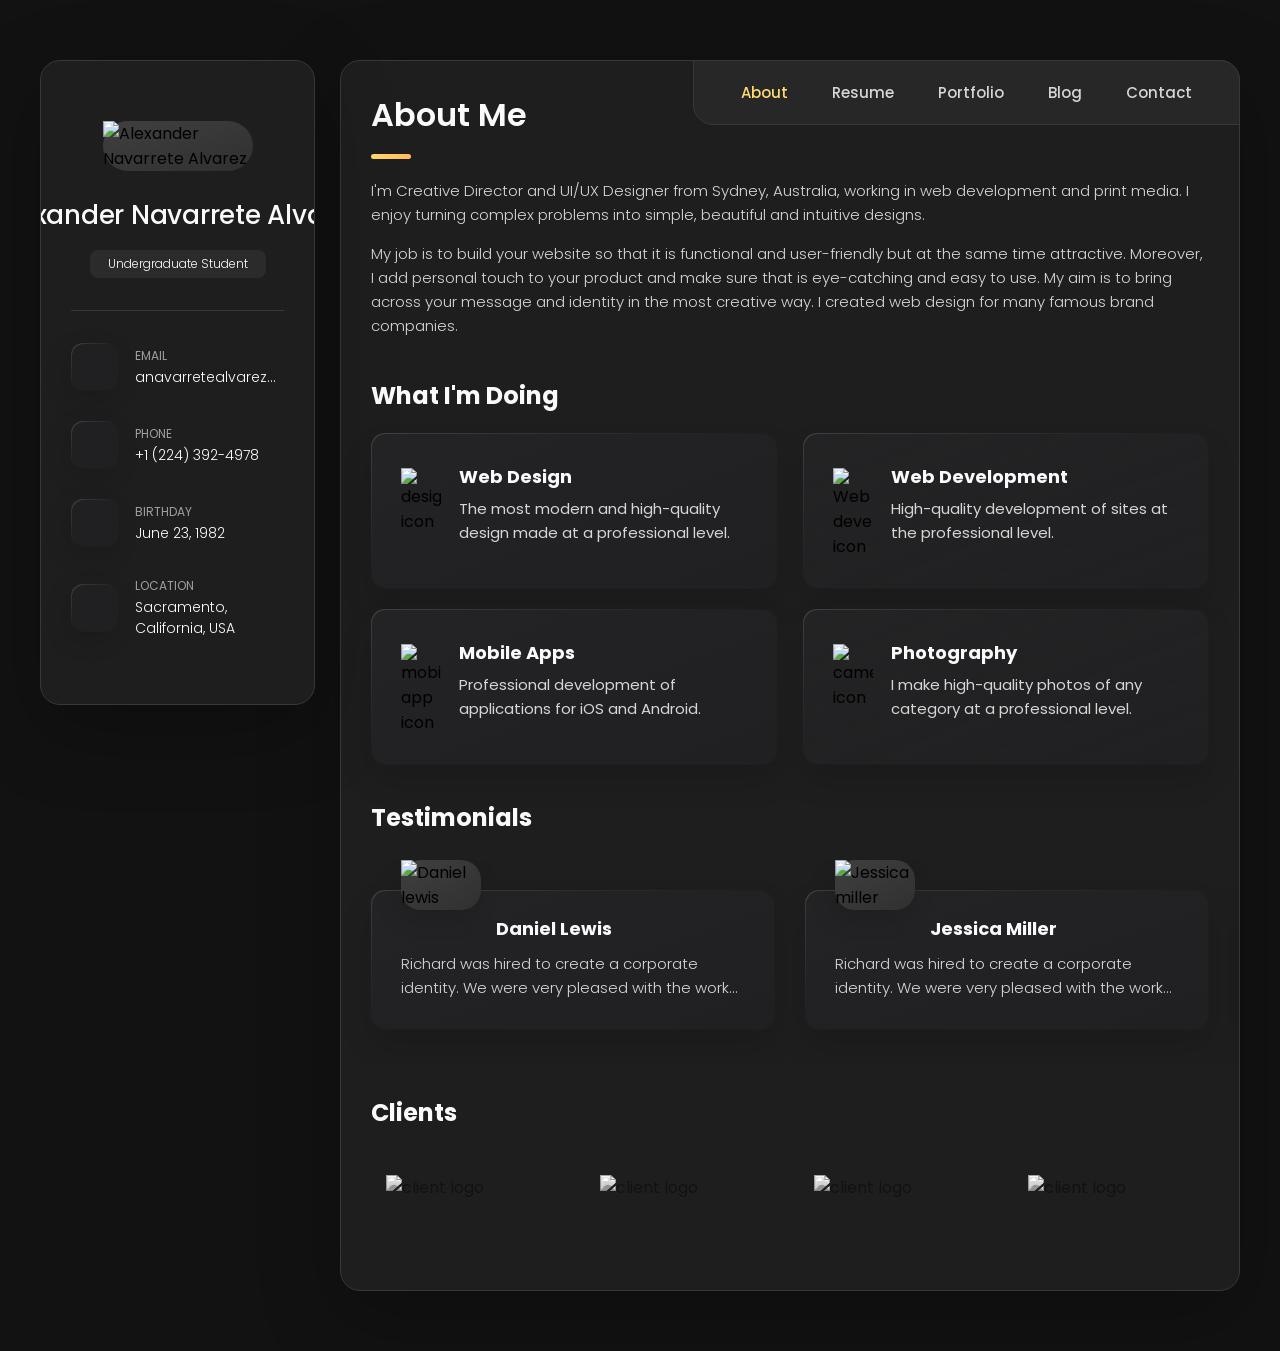
==== index.html @ 4a3c2db2 "Checking js 2" ====
<!DOCTYPE html>
<html lang="en">

<head>
  <meta charset="UTF-8">
  <meta http-equiv="X-UA-Compatible" content="IE=edge">
  <meta name="viewport" content="width=device-width, initial-scale=1.0">
  <title>Alexander Navarrete - Personal Portfolio</title>

  <!--
    - favicon
  -->
  <link rel="shortcut icon" href="./assets/images/logo.ico" type="image/x-icon">

  <!--
    - custom css link
  -->
  <link rel="stylesheet" href="style.css">

  <!--
    - google font link
  -->
  <link rel="preconnect" href="https://fonts.googleapis.com">
  <link rel="preconnect" href="https://fonts.gstatic.com" crossorigin>
  <link href="https://fonts.googleapis.com/css2?family=Poppins:wght@300;400;500;600&display=swap" rel="stylesheet">
</head>

<body>

  <!--
    - #MAIN
  -->

  <main>

    <!--
      - #SIDEBAR
    -->

    <aside class="sidebar" data-sidebar>

      <div class="sidebar-info">

        <figure class="avatar-box">
          <img src="./assets/images/my-avatar.png" alt="Alexander Navarrete Alvarez" width="80">
        </figure>

        <div class="info-content">
          <h1 class="name" title="Alexander Navarrete Alvarez">Alexander Navarrete Alvarez</h1>

          <p class="title">Undergraduate Student</p>
        </div>

        <button class="info_more-btn" data-sidebar-btn>
          <span>Show Contacts</span>

          <ion-icon name="chevron-down"></ion-icon>
        </button>

      </div>

      <div class="sidebar-info_more">

        <div class="separator"></div>

        <ul class="contacts-list">

          <li class="contact-item">

            <div class="icon-box">
              <ion-icon name="mail-outline"></ion-icon>
            </div>

            <div class="contact-info">
              <p class="contact-title">Email</p>

              <a href="mailto:anavarretealvarez@my.dom.edu" class="contact-link">anavarretealvarez@my.dom.edu</a>
            </div>

          </li>

          <li class="contact-item">

            <div class="icon-box">
              <ion-icon name="phone-portrait-outline"></ion-icon>
            </div>

            <div class="contact-info">
              <p class="contact-title">Phone</p>

              <a href="tel:+12243924978" class="contact-link">+1 (224) 392-4978</a>
            </div>

          </li>

          <li class="contact-item">

            <div class="icon-box">
              <ion-icon name="calendar-outline"></ion-icon>
            </div>

            <div class="contact-info">
              <p class="contact-title">Birthday</p>

              <time datetime="1982-06-23">June 23, 1982</time>
            </div>

          </li>

          <li class="contact-item">

            <div class="icon-box">
              <ion-icon name="location-outline"></ion-icon>
            </div>

            <div class="contact-info">
              <p class="contact-title">Location</p>

              <address>Sacramento, California, USA</address>
            </div>

          </li>

        </ul>

        <div class="separator"></div>

        <ul class="social-list">

          <li class="social-item">
            <a href="#" class="social-link">
              <ion-icon name="logo-facebook"></ion-icon>
            </a>
          </li>

          <li class="social-item">
            <a href="#" class="social-link">
              <ion-icon name="logo-twitter"></ion-icon>
            </a>
          </li>

          <li class="social-item">
            <a href="#" class="social-link">
              <ion-icon name="logo-instagram"></ion-icon>
            </a>
          </li>

        </ul>

      </div>

    </aside>





    <!--
      - #main-content
    -->

    <div class="main-content">

      <!--
        - #NAVBAR
      -->

      <nav class="navbar">

        <ul class="navbar-list">

          <li class="navbar-item">
            <button class="navbar-link  active" data-nav-link>About</button>
          </li>

          <li class="navbar-item">
            <button class="navbar-link" data-nav-link>Resume</button>
          </li>

          <li class="navbar-item">
            <button class="navbar-link" data-nav-link>Portfolio</button>
          </li>

          <li class="navbar-item">
            <button class="navbar-link" data-nav-link>Blog</button>
          </li>

          <li class="navbar-item">
            <button class="navbar-link" data-nav-link>Contact</button>
          </li>

        </ul>

      </nav>





      <!--
        - #ABOUT
      -->

      <article class="about  active" data-page="about">

        <header>
          <h2 class="h2 article-title">About me</h2>
        </header>

        <section class="about-text">
          <p>
            I'm Creative Director and UI/UX Designer from Sydney, Australia, working in web development and print media.
            I enjoy
            turning complex problems into simple, beautiful and intuitive designs.
          </p>

          <p>
            My job is to build your website so that it is functional and user-friendly but at the same time attractive.
            Moreover, I
            add personal touch to your product and make sure that is eye-catching and easy to use. My aim is to bring
            across your
            message and identity in the most creative way. I created web design for many famous brand companies.
          </p>
        </section>


        <!--
          - service
        -->

        <section class="service">

          <h3 class="h3 service-title">What i'm doing</h3>

          <ul class="service-list">

            <li class="service-item">

              <div class="service-icon-box">
                <img src="./assets/images/icon-design.svg
                " alt="design icon" width="40">
              </div>

              <div class="service-content-box">
                <h4 class="h4 service-item-title">Web design</h4>

                <p class="service-item-text">
                  The most modern and high-quality design made at a professional level.
                </p>
              </div>

            </li>

            <li class="service-item">

              <div class="service-icon-box">
                <img src="./assets/images/icon-dev.svg" alt="Web development icon" width="40">
              </div>

              <div class="service-content-box">
                <h4 class="h4 service-item-title">Web development</h4>

                <p class="service-item-text">
                  High-quality development of sites at the professional level.
                </p>
              </div>

            </li>

            <li class="service-item">

              <div class="service-icon-box">
                <img src="./assets/images/icon-app.svg" alt="mobile app icon" width="40">
              </div>

              <div class="service-content-box">
                <h4 class="h4 service-item-title">Mobile apps</h4>

                <p class="service-item-text">
                  Professional development of applications for iOS and Android.
                </p>
              </div>

            </li>

            <li class="service-item">

              <div class="service-icon-box">
                <img src="./assets/images/icon-photo.svg" alt="camera icon" width="40">
              </div>

              <div class="service-content-box">
                <h4 class="h4 service-item-title">Photography</h4>

                <p class="service-item-text">
                  I make high-quality photos of any category at a professional level.
                </p>
              </div>

            </li>

          </ul>

        </section>


        <!--
          - testimonials
        -->

        <section class="testimonials">

          <h3 class="h3 testimonials-title">Testimonials</h3>

          <ul class="testimonials-list has-scrollbar">

            <li class="testimonials-item">
              <div class="content-card" data-testimonials-item>

                <figure class="testimonials-avatar-box">
                  <img src="./assets/images/avatar-1.png" alt="Daniel lewis" width="60" data-testimonials-avatar>
                </figure>

                <h4 class="h4 testimonials-item-title" data-testimonials-title>Daniel lewis</h4>

                <div class="testimonials-text" data-testimonials-text>
                  <p>
                    Richard was hired to create a corporate identity. We were very pleased with the work done. She has a
                    lot of experience
                    and is very concerned about the needs of client. Lorem ipsum dolor sit amet, ullamcous cididt
                    consectetur adipiscing
                    elit, seds do et eiusmod tempor incididunt ut laborels dolore magnarels alia.
                  </p>
                </div>

              </div>
            </li>

            <li class="testimonials-item">
              <div class="content-card" data-testimonials-item>

                <figure class="testimonials-avatar-box">
                  <img src="./assets/images/avatar-2.png" alt="Jessica miller" width="60" data-testimonials-avatar>
                </figure>

                <h4 class="h4 testimonials-item-title" data-testimonials-title>Jessica miller</h4>

                <div class="testimonials-text" data-testimonials-text>
                  <p>
                    Richard was hired to create a corporate identity. We were very pleased with the work done. She has a
                    lot of experience
                    and is very concerned about the needs of client. Lorem ipsum dolor sit amet, ullamcous cididt
                    consectetur adipiscing
                    elit, seds do et eiusmod tempor incididunt ut laborels dolore magnarels alia.
                  </p>
                </div>

              </div>
            </li>

            <li class="testimonials-item">
              <div class="content-card" data-testimonials-item>

                <figure class="testimonials-avatar-box">
                  <img src="./assets/images/avatar-3.png" alt="Emily evans" width="60" data-testimonials-avatar>
                </figure>

                <h4 class="h4 testimonials-item-title" data-testimonials-title>Emily evans</h4>

                <div class="testimonials-text" data-testimonials-text>
                  <p>
                    Richard was hired to create a corporate identity. We were very pleased with the work done. She has a
                    lot of experience
                    and is very concerned about the needs of client. Lorem ipsum dolor sit amet, ullamcous cididt
                    consectetur adipiscing
                    elit, seds do et eiusmod tempor incididunt ut laborels dolore magnarels alia.
                  </p>
                </div>

              </div>
            </li>

            <li class="testimonials-item">
              <div class="content-card" data-testimonials-item>

                <figure class="testimonials-avatar-box">
                  <img src="./assets/images/avatar-4.png" alt="Henry william" width="60" data-testimonials-avatar>
                </figure>

                <h4 class="h4 testimonials-item-title" data-testimonials-title>Henry william</h4>

                <div class="testimonials-text" data-testimonials-text>
                  <p>
                    Richard was hired to create a corporate identity. We were very pleased with the work done. She has a
                    lot of experience
                    and is very concerned about the needs of client. Lorem ipsum dolor sit amet, ullamcous cididt
                    consectetur adipiscing
                    elit, seds do et eiusmod tempor incididunt ut laborels dolore magnarels alia.
                  </p>
                </div>

              </div>
            </li>

          </ul>

        </section>


        <!--
          - testimonials modal
        -->

        <div class="modal-container" data-modal-container>

          <div class="overlay" data-overlay></div>

          <section class="testimonials-modal">

            <button class="modal-close-btn" data-modal-close-btn>
              <ion-icon name="close-outline"></ion-icon>
            </button>

            <div class="modal-img-wrapper">
              <figure class="modal-avatar-box">
                <img src="./assets/images/avatar-1.png" alt="Daniel lewis" width="80" data-modal-img>
              </figure>

              <img src="./assets/images/icon-quote.svg" alt="quote icon">
            </div>

            <div class="modal-content">

              <h4 class="h3 modal-title" data-modal-title>Daniel lewis</h4>

              <time datetime="2021-06-14">14 June, 2021</time>

              <div data-modal-text>
                <p>
                  Richard was hired to create a corporate identity. We were very pleased with the work done. She has a
                  lot of experience
                  and is very concerned about the needs of client. Lorem ipsum dolor sit amet, ullamcous cididt
                  consectetur adipiscing
                  elit, seds do et eiusmod tempor incididunt ut laborels dolore magnarels alia.
                </p>
              </div>

            </div>

          </section>

        </div>


        <!--
          - clients
        -->

        <section class="clients">

          <h3 class="h3 clients-title">Clients</h3>

          <ul class="clients-list has-scrollbar">

            <li class="clients-item">
              <a href="#">
                <img src="./assets/images/logo-1-color.png" alt="client logo">
              </a>
            </li>

            <li class="clients-item">
              <a href="#">
                <img src="./assets/images/logo-2-color.png" alt="client logo">
              </a>
            </li>

            <li class="clients-item">
              <a href="#">
                <img src="./assets/images/logo-3-color.png" alt="client logo">
              </a>
            </li>

            <li class="clients-item">
              <a href="#">
                <img src="./assets/images/logo-4-color.png" alt="client logo">
              </a>
            </li>

            <li class="clients-item">
              <a href="#">
                <img src="./assets/images/logo-5-color.png" alt="client logo">
              </a>
            </li>

            <li class="clients-item">
              <a href="#">
                <img src="./assets/images/logo-6-color.png" alt="client logo">
              </a>
            </li>

          </ul>

        </section>

      </article>





      <!--
        - #RESUME
      -->

      <article class="resume" data-page="resume">

        <header>
          <h2 class="h2 article-title">Resume</h2>
        </header>

        <section class="timeline">

          <div class="title-wrapper">
            <div class="icon-box">
              <ion-icon name="book-outline"></ion-icon>
            </div>

            <h3 class="h3">Education</h3>
          </div>

          <ol class="timeline-list">

            <li class="timeline-item">

              <h4 class="h4 timeline-item-title">University school of the arts</h4>

              <span>2007 — 2008</span>

              <p class="timeline-text">
                Nemo enims ipsam voluptatem, blanditiis praesentium voluptum delenit atque corrupti, quos dolores et
                quas molestias
                exceptur.
              </p>

            </li>

            <li class="timeline-item">

              <h4 class="h4 timeline-item-title">New york academy of art</h4>

              <span>2006 — 2007</span>

              <p class="timeline-text">
                Ratione voluptatem sequi nesciunt, facere quisquams facere menda ossimus, omnis voluptas assumenda est
                omnis..
              </p>

            </li>

            <li class="timeline-item">

              <h4 class="h4 timeline-item-title">High school of art and design</h4>

              <span>2002 — 2004</span>

              <p class="timeline-text">
                Duis aute irure dolor in reprehenderit in voluptate, quila voluptas mag odit aut fugit, sed consequuntur
                magni dolores
                eos.
              </p>

            </li>

          </ol>

        </section>

        <section class="timeline">

          <div class="title-wrapper">
            <div class="icon-box">
              <ion-icon name="book-outline"></ion-icon>
            </div>

            <h3 class="h3">Experience</h3>
          </div>

          <ol class="timeline-list">

            <li class="timeline-item">

              <h4 class="h4 timeline-item-title">Creative director</h4>

              <span>2015 — Present</span>

              <p class="timeline-text">
                Nemo enim ipsam voluptatem blanditiis praesentium voluptum delenit atque corrupti, quos dolores et qvuas
                molestias
                exceptur.
              </p>

            </li>

            <li class="timeline-item">

              <h4 class="h4 timeline-item-title">Art director</h4>

              <span>2013 — 2015</span>

              <p class="timeline-text">
                Nemo enims ipsam voluptatem, blanditiis praesentium voluptum delenit atque corrupti, quos dolores et
                quas molestias
                exceptur.
              </p>

            </li>

            <li class="timeline-item">

              <h4 class="h4 timeline-item-title">Web designer</h4>

              <span>2010 — 2013</span>

              <p class="timeline-text">
                Nemo enims ipsam voluptatem, blanditiis praesentium voluptum delenit atque corrupti, quos dolores et
                quas molestias
                exceptur.
              </p>

            </li>

          </ol>

        </section>

        <section class="skill">

          <h3 class="h3 skills-title">My skills</h3>

          <ul class="skills-list content-card">

            <li class="skills-item">

              <div class="title-wrapper">
                <h5 class="h5">Web design</h5>
                <data value="80">80%</data>
              </div>

              <div class="skill-progress-bg">
                <div class="skill-progress-fill" style="width: 80%;"></div>
              </div>

            </li>

            <li class="skills-item">

              <div class="title-wrapper">
                <h5 class="h5">Graphic design</h5>
                <data value="70">70%</data>
              </div>

              <div class="skill-progress-bg">
                <div class="skill-progress-fill" style="width: 70%;"></div>
              </div>

            </li>

            <li class="skills-item">

              <div class="title-wrapper">
                <h5 class="h5">Branding</h5>
                <data value="90">90%</data>
              </div>

              <div class="skill-progress-bg">
                <div class="skill-progress-fill" style="width: 90%;"></div>
              </div>

            </li>

            <li class="skills-item">

              <div class="title-wrapper">
                <h5 class="h5">WordPress</h5>
                <data value="50">50%</data>
              </div>

              <div class="skill-progress-bg">
                <div class="skill-progress-fill" style="width: 50%;"></div>
              </div>

            </li>

          </ul>

        </section>

      </article>





      <!--
        - #PORTFOLIO
      -->

      <article class="portfolio" data-page="portfolio">

        <header>
          <h2 class="h2 article-title">Portfolio</h2>
        </header>

        <section class="projects">

          <ul class="filter-list">

            <li class="filter-item">
              <button class="active" data-filter-btn>All</button>
            </li>

            <li class="filter-item">
              <button data-filter-btn>Web design</button>
            </li>

            <li class="filter-item">
              <button data-filter-btn>Applications</button>
            </li>

            <li class="filter-item">
              <button data-filter-btn>Web development</button>
            </li>

          </ul>

          <div class="filter-select-box">

            <button class="filter-select" data-select>

              <div class="select-value" data-selecct-value>Select category</div>

              <div class="select-icon">
                <ion-icon name="chevron-down"></ion-icon>
              </div>

            </button>

            <ul class="select-list">

              <li class="select-item">
                <button data-select-item>All</button>
              </li>

              <li class="select-item">
                <button data-select-item>Web design</button>
              </li>

              <li class="select-item">
                <button data-select-item>Applications</button>
              </li>

              <li class="select-item">
                <button data-select-item>Web development</button>
              </li>

            </ul>

          </div>

          <ul class="project-list">

            <li class="project-item  active" data-filter-item data-category="web development">
              <a href="#">

                <figure class="project-img">
                  <div class="project-item-icon-box">
                    <ion-icon name="eye-outline"></ion-icon>
                  </div>

                  <img src="./assets/images/project-1.jpg" alt="finance" loading="lazy">
                </figure>

                <h3 class="project-title">Finance</h3>

                <p class="project-category">Web development</p>

              </a>
            </li>

            <li class="project-item  active" data-filter-item data-category="web development">
              <a href="#">

                <figure class="project-img">
                  <div class="project-item-icon-box">
                    <ion-icon name="eye-outline"></ion-icon>
                  </div>

                  <img src="./assets/images/project-2.png" alt="orizon" loading="lazy">
                </figure>

                <h3 class="project-title">Orizon</h3>

                <p class="project-category">Web development</p>

              </a>
            </li>

            <li class="project-item  active" data-filter-item data-category="web design">
              <a href="#">

                <figure class="project-img">
                  <div class="project-item-icon-box">
                    <ion-icon name="eye-outline"></ion-icon>
                  </div>

                  <img src="./assets/images/project-3.jpg" alt="fundo" loading="lazy">
                </figure>

                <h3 class="project-title">Fundo</h3>

                <p class="project-category">Web design</p>

              </a>
            </li>

            <li class="project-item  active" data-filter-item data-category="applications">
              <a href="#">

                <figure class="project-img">
                  <div class="project-item-icon-box">
                    <ion-icon name="eye-outline"></ion-icon>
                  </div>

                  <img src="./assets/images/project-4.png" alt="brawlhalla" loading="lazy">
                </figure>

                <h3 class="project-title">Brawlhalla</h3>

                <p class="project-category">Applications</p>

              </a>
            </li>

            <li class="project-item  active" data-filter-item data-category="web design">
              <a href="#">

                <figure class="project-img">
                  <div class="project-item-icon-box">
                    <ion-icon name="eye-outline"></ion-icon>
                  </div>

                  <img src="./assets/images/project-5.png" alt="dsm." loading="lazy">
                </figure>

                <h3 class="project-title">DSM.</h3>

                <p class="project-category">Web design</p>

              </a>
            </li>

            <li class="project-item  active" data-filter-item data-category="web design">
              <a href="#">

                <figure class="project-img">
                  <div class="project-item-icon-box">
                    <ion-icon name="eye-outline"></ion-icon>
                  </div>

                  <img src="./assets/images/project-6.png" alt="metaspark" loading="lazy">
                </figure>

                <h3 class="project-title">MetaSpark</h3>

                <p class="project-category">Web design</p>

              </a>
            </li>

            <li class="project-item  active" data-filter-item data-category="web development">
              <a href="#">

                <figure class="project-img">
                  <div class="project-item-icon-box">
                    <ion-icon name="eye-outline"></ion-icon>
                  </div>

                  <img src="./assets/images/project-7.png" alt="summary" loading="lazy">
                </figure>

                <h3 class="project-title">Summary</h3>

                <p class="project-category">Web development</p>

              </a>
            </li>

            <li class="project-item  active" data-filter-item data-category="applications">
              <a href="#">

                <figure class="project-img">
                  <div class="project-item-icon-box">
                    <ion-icon name="eye-outline"></ion-icon>
                  </div>

                  <img src="./assets/images/project-8.jpg" alt="task manager" loading="lazy">
                </figure>

                <h3 class="project-title">Task Manager</h3>

                <p class="project-category">Applications</p>

              </a>
            </li>

            <li class="project-item  active" data-filter-item data-category="web development">
              <a href="#">

                <figure class="project-img">
                  <div class="project-item-icon-box">
                    <ion-icon name="eye-outline"></ion-icon>
                  </div>

                  <img src="./assets/images/project-9.png" alt="arrival" loading="lazy">
                </figure>

                <h3 class="project-title">Arrival</h3>

                <p class="project-category">Web development</p>

              </a>
            </li>

          </ul>

        </section>

      </article>





      <!--
        - #BLOG
      -->

      <article class="blog" data-page="blog">

        <header>
          <h2 class="h2 article-title">Blog</h2>
        </header>

        <section class="blog-posts">

          <ul class="blog-posts-list">

            <li class="blog-post-item">
              <a href="#">

                <figure class="blog-banner-box">
                  <img src="./assets/images/blog-1.jpg" alt="Design conferences in 2022" loading="lazy">
                </figure>

                <div class="blog-content">

                  <div class="blog-meta">
                    <p class="blog-category">Design</p>

                    <span class="dot"></span>

                    <time datetime="2022-02-23">Fab 23, 2022</time>
                  </div>

                  <h3 class="h3 blog-item-title">Design conferences in 2022</h3>

                  <p class="blog-text">
                    Veritatis et quasi architecto beatae vitae dicta sunt, explicabo.
                  </p>

                </div>

              </a>
            </li>

            <li class="blog-post-item">
              <a href="#">

                <figure class="blog-banner-box">
                  <img src="./assets/images/blog-2.jpg" alt="Best fonts every designer" loading="lazy">
                </figure>

                <div class="blog-content">

                  <div class="blog-meta">
                    <p class="blog-category">Design</p>

                    <span class="dot"></span>

                    <time datetime="2022-02-23">Fab 23, 2022</time>
                  </div>

                  <h3 class="h3 blog-item-title">Best fonts every designer</h3>

                  <p class="blog-text">
                    Sed ut perspiciatis, nam libero tempore, cum soluta nobis est eligendi.
                  </p>

                </div>

              </a>
            </li>

            <li class="blog-post-item">
              <a href="#">

                <figure class="blog-banner-box">
                  <img src="./assets/images/blog-3.jpg" alt="Design digest #80" loading="lazy">
                </figure>

                <div class="blog-content">

                  <div class="blog-meta">
                    <p class="blog-category">Design</p>

                    <span class="dot"></span>

                    <time datetime="2022-02-23">Fab 23, 2022</time>
                  </div>

                  <h3 class="h3 blog-item-title">Design digest #80</h3>

                  <p class="blog-text">
                    Excepteur sint occaecat cupidatat no proident, quis nostrum exercitationem ullam corporis suscipit.
                  </p>

                </div>

              </a>
            </li>

            <li class="blog-post-item">
              <a href="#">

                <figure class="blog-banner-box">
                  <img src="./assets/images/blog-4.jpg" alt="UI interactions of the week" loading="lazy">
                </figure>

                <div class="blog-content">

                  <div class="blog-meta">
                    <p class="blog-category">Design</p>

                    <span class="dot"></span>

                    <time datetime="2022-02-23">Fab 23, 2022</time>
                  </div>

                  <h3 class="h3 blog-item-title">UI interactions of the week</h3>

                  <p class="blog-text">
                    Enim ad minim veniam, consectetur adipiscing elit, quis nostrud exercitation ullamco laboris nisi.
                  </p>

                </div>

              </a>
            </li>

            <li class="blog-post-item">
              <a href="#">

                <figure class="blog-banner-box">
                  <img src="./assets/images/blog-5.jpg" alt="The forgotten art of spacing" loading="lazy">
                </figure>

                <div class="blog-content">

                  <div class="blog-meta">
                    <p class="blog-category">Design</p>

                    <span class="dot"></span>

                    <time datetime="2022-02-23">Fab 23, 2022</time>
                  </div>

                  <h3 class="h3 blog-item-title">The forgotten art of spacing</h3>

                  <p class="blog-text">
                    Maxime placeat, sed do eiusmod tempor incididunt ut labore et dolore magna aliqua.
                  </p>

                </div>

              </a>
            </li>

            <li class="blog-post-item">
              <a href="#">

                <figure class="blog-banner-box">
                  <img src="./assets/images/blog-6.jpg" alt="Design digest #79" loading="lazy">
                </figure>

                <div class="blog-content">

                  <div class="blog-meta">
                    <p class="blog-category">Design</p>

                    <span class="dot"></span>

                    <time datetime="2022-02-23">Fab 23, 2022</time>
                  </div>

                  <h3 class="h3 blog-item-title">Design digest #79</h3>

                  <p class="blog-text">
                    Optio cumque nihil impedit uo minus quod maxime placeat, velit esse cillum.
                  </p>

                </div>

              </a>
            </li>

          </ul>

        </section>

      </article>





      <!--
        - #CONTACT
      -->

      <article class="contact" data-page="contact">

        <header>
          <h2 class="h2 article-title">Contact</h2>
        </header>

        <section class="mapbox" data-mapbox>
          <figure>
            <iframe
              src="https://www.google.com/maps/embed?pb=!1m18!1m12!1m3!1d199666.5651251294!2d-121.58334177520186!3d38.56165006739519!2m3!1f0!2f0!3f0!3m2!1i1024!2i768!4f13.1!3m3!1m2!1s0x809ac672b28397f9%3A0x921f6aaa74197fdb!2sSacramento%2C%20CA%2C%20USA!5e0!3m2!1sen!2sbd!4v1647608789441!5m2!1sen!2sbd"
              width="400" height="300" loading="lazy"></iframe>
          </figure>
        </section>

        <section class="contact-form">

          <h3 class="h3 form-title">Contact Form</h3>

          <form action="#" class="form" data-form>

            <div class="input-wrapper">
              <input type="text" name="fullname" class="form-input" placeholder="Full name" required data-form-input>

              <input type="email" name="email" class="form-input" placeholder="Email address" required data-form-input>
            </div>

            <textarea name="message" class="form-input" placeholder="Your Message" required data-form-input></textarea>

            <button class="form-btn" type="submit" disabled data-form-btn>
              <ion-icon name="paper-plane"></ion-icon>
              <span>Send Message</span>
            </button>

          </form>

        </section>

      </article>

    </div>

  </main>






  <!--
    - custom js link
  -->
  <script src="script.js"></script>

  <!--
    - ionicon link
  -->
  <script type="module" src="https://unpkg.com/ionicons@5.5.2/dist/ionicons/ionicons.esm.js"></script>
  <script nomodule src="https://unpkg.com/ionicons@5.5.2/dist/ionicons/ionicons.js"></script>

</body>

</html>
---- style.css ----
/*-----------------------------------*\
  #style.css
\*-----------------------------------*/


/**
 * copyright 2022 @codewithsadee
 */





/*-----------------------------------*\
  #CUSTOM PROPERTY
\*-----------------------------------*/

:root {

    /**
     * colors
     */
  
    /* gradient */
  
    --bg-gradient-onyx: linear-gradient(
      to bottom right, 
      hsl(240, 1%, 25%) 3%, 
      hsl(0, 0%, 19%) 97%
    );
    --bg-gradient-jet: linear-gradient(
      to bottom right, 
      hsla(240, 1%, 18%, 0.251) 0%, 
      hsla(240, 2%, 11%, 0) 100%
    ), hsl(240, 2%, 13%);
    --bg-gradient-yellow-1: linear-gradient(
      to bottom right, 
      hsl(45, 100%, 71%) 0%, 
      hsla(36, 100%, 69%, 0) 50%
    );
    --bg-gradient-yellow-2: linear-gradient(
      135deg, 
      hsla(45, 100%, 71%, 0.251) 0%, 
      hsla(35, 100%, 68%, 0) 59.86%
    ), hsl(240, 2%, 13%);
    --border-gradient-onyx: linear-gradient(
      to bottom right, 
      hsl(0, 0%, 25%) 0%, 
      hsla(0, 0%, 25%, 0) 50%
    );
    --text-gradient-yellow: linear-gradient(
      to right, 
      hsl(45, 100%, 72%), 
      hsl(35, 100%, 68%)
    );
  
    /* solid */
  
    --jet: hsl(0, 0%, 22%);
    --onyx: hsl(240, 1%, 17%);
    --eerie-black-1: hsl(240, 2%, 13%);
    --eerie-black-2: hsl(240, 2%, 12%);
    --smoky-black: hsl(0, 0%, 7%);
    --white-1: hsl(0, 0%, 100%);
    --white-2: hsl(0, 0%, 98%);
    --orange-yellow-crayola: hsl(45, 100%, 72%);
    --vegas-gold: hsl(45, 54%, 58%);
    --light-gray: hsl(0, 0%, 84%);
    --light-gray-70: hsla(0, 0%, 84%, 0.7);
    --bittersweet-shimmer: hsl(0, 43%, 51%);
  
    /**
     * typography
     */
  
    /* font-family */
    --ff-poppins: 'Poppins', sans-serif;
  
    /* font-size */
    --fs-1: 24px;
    --fs-2: 18px;
    --fs-3: 17px;
    --fs-4: 16px;
    --fs-5: 15px;
    --fs-6: 14px;
    --fs-7: 13px;
    --fs-8: 11px;
  
    /* font-weight */
    --fw-300: 300;
    --fw-400: 400;
    --fw-500: 500;
    --fw-600: 600;
  
    /**
     * shadow
     */
    
    --shadow-1: -4px 8px 24px hsla(0, 0%, 0%, 0.25);
    --shadow-2: 0 16px 30px hsla(0, 0%, 0%, 0.25);
    --shadow-3: 0 16px 40px hsla(0, 0%, 0%, 0.25);
    --shadow-4: 0 25px 50px hsla(0, 0%, 0%, 0.15);
    --shadow-5: 0 24px 80px hsla(0, 0%, 0%, 0.25);
  
    /**
     * transition
     */
  
    --transition-1: 0.25s ease;
    --transition-2: 0.5s ease-in-out;
  
  }
  
  
  
  
  
  /*-----------------------------------*\
    #RESET
  \*-----------------------------------*/
  
  *, *::before, *::after {
    margin: 0;
    padding: 0;
    box-sizing: border-box;
  }
  
  a { text-decoration: none; }
  
  li { list-style: none; }
  
  img, ion-icon, a, button, time, span { display: block; }
  
  button {
    font: inherit;
    background: none;
    border: none;
    text-align: left;
    cursor: pointer;
  }
  
  input, textarea {
    display: block;
    width: 100%;
    background: none;
    font: inherit;
  }
  
  ::selection {
    background: var(--orange-yellow-crayola);
    color: var(--smoky-black);
  }
  
  :focus { outline-color: var(--orange-yellow-crayola); }
  
  html { font-family: var(--ff-poppins); }
  
  body { background: var(--smoky-black); }
  
  
  
  
  
  /*-----------------------------------*\
    #REUSED STYLE
  \*-----------------------------------*/
  
  .sidebar,
  article {
    background: var(--eerie-black-2);
    border: 1px solid var(--jet);
    border-radius: 20px;
    padding: 15px;
    box-shadow: var(--shadow-1);
    z-index: 1;
  }
  
  .separator {
    width: 100%;
    height: 1px;
    background: var(--jet);
    margin: 16px 0;
  }
  
  .icon-box {
    position: relative;
    background: var(--border-gradient-onyx);
    width: 30px;
    height: 30px;
    border-radius: 8px;
    display: flex;
    justify-content: center;
    align-items: center;
    font-size: 16px;
    color: var(--orange-yellow-crayola);
    box-shadow: var(--shadow-1);
    z-index: 1;
  }
  
  .icon-box::before {
    content: "";
    position: absolute;
    inset: 1px;
    background: var(--eerie-black-1);
    border-radius: inherit;
    z-index: -1;
  }
  
  .icon-box ion-icon { --ionicon-stroke-width: 35px; }
  
  article { display: none; }
  
  article.active {
    display: block;
    animation: fade 0.5s ease backwards;
  }
  
  @keyframes fade {
    0% { opacity: 0; }
    100% { opacity: 1; }
  }
  
  .h2,
  .h3,
  .h4,
  .h5 {
    color: var(--white-2);
    text-transform: capitalize;
  }
  
  .h2 { font-size: var(--fs-1); }
  
  .h3 { font-size: var(--fs-2); }
  
  .h4 { font-size: var(--fs-4); }
  
  .h5 {
    font-size: var(--fs-7);
    font-weight: var(--fw-500);
  }
  
  .article-title {
    position: relative;
    padding-bottom: 7px;
  }
  
  .article-title::after {
    content: "";
    position: absolute;
    bottom: 0;
    left: 0;
    width: 30px;
    height: 3px;
    background: var(--text-gradient-yellow);
    border-radius: 3px;
  }
  
  .has-scrollbar::-webkit-scrollbar {
    width: 5px; /* for vertical scrollbar */
    height: 5px; /* for horizontal scrollbar */
  }
  
  .has-scrollbar::-webkit-scrollbar-track {
    background: var(--onyx);
    border-radius: 5px;
  }
  
  .has-scrollbar::-webkit-scrollbar-thumb {
    background: var(--orange-yellow-crayola);
    border-radius: 5px;
  }
  
  .has-scrollbar::-webkit-scrollbar-button { width: 20px; }
  
  .content-card {
    position: relative;
    background: var(--border-gradient-onyx);
    padding: 15px;
    padding-top: 45px;
    border-radius: 14px;
    box-shadow: var(--shadow-2);
    cursor: pointer;
    z-index: 1;
  }
  
  .content-card::before {
    content: "";
    position: absolute;
    inset: 1px;
    background: var(--bg-gradient-jet);
    border-radius: inherit;
    z-index: -1;
  }
  
  
  
  
  
  /*-----------------------------------*\
    #MAIN
  \*-----------------------------------*/
  
  main {
    margin: 15px 12px;
    margin-bottom: 75px;
    min-width: 259px;
  }
  
  
  
  
  
  /*-----------------------------------*\
    #SIDEBAR
  \*-----------------------------------*/
  
  .sidebar {
    margin-bottom: 15px;
    max-height: 112px;
    overflow: hidden;
    transition: var(--transition-2);
  }
  
  .sidebar.active { max-height: 405px; }
  
  .sidebar-info {
    position: relative;
    display: flex;
    justify-content: flex-start;
    align-items: center;
    gap: 15px;
  }
  
  .avatar-box {
    background: var(--bg-gradient-onyx);
    border-radius: 20px;
  }
  
  .info-content .name {
    color: var(--white-2);
    font-size: var(--fs-3);
    font-weight: var(--fw-500);
    letter-spacing: -0.25px;
    margin-bottom: 10px;
  }
  
  .info-content .title {
    color: var(--white-1);
    background: var(--onyx);
    font-size: var(--fs-8);
    font-weight: var(--fw-300);
    width: max-content;
    padding: 3px 12px;
    border-radius: 8px;
  }
  
  .info_more-btn {
    position: absolute;
    top: -15px;
    right: -15px;
    border-radius: 0 15px;
    font-size: 13px;
    color: var(--orange-yellow-crayola);
    background: var(--border-gradient-onyx);
    padding: 10px;
    box-shadow: var(--shadow-2);
    transition: var(--transition-1);
    z-index: 1;
  }
  
  .info_more-btn::before {
    content: "";
    position: absolute;
    inset: 1px;
    border-radius: inherit;
    background: var(--bg-gradient-jet);
    transition: var(--transition-1);
    z-index: -1;
  }
  
  .info_more-btn:hover,
  .info_more-btn:focus { background: var(--bg-gradient-yellow-1); }
  
  .info_more-btn:hover::before,
  .info_more-btn:focus::before { background: var(--bg-gradient-yellow-2); }
  
  .info_more-btn span { display: none; }
  
  .sidebar-info_more {
    opacity: 0;
    visibility: hidden;
    transition: var(--transition-2);
  }
  
  .sidebar.active .sidebar-info_more {
    opacity: 1;
    visibility: visible;
  }
  
  .contacts-list {
    display: grid;
    grid-template-columns: 1fr;
    gap: 16px;
  }
  
  .contact-item {
    min-width: 100%;
    display: flex;
    align-items: center;
    gap: 16px;
  }
  
  .contact-info {
    max-width: calc(100% - 46px);
    width: calc(100% - 46px);
  }
  
  .contact-title {
    color: var(--light-gray-70);
    font-size: var(--fs-8);
    text-transform: uppercase;
    margin-bottom: 2px;
  }
  
  .contact-info :is(.contact-link, time, address) {
    color: var(--white-2);
    font-size: var(--fs-7);
  }
  
  .contact-info address { font-style: normal; }
  
  .social-list {
    display: flex;
    justify-content: flex-start;
    align-items: center;
    gap: 15px;
    padding-bottom: 4px;
    padding-left: 7px;
  }
  
  .social-item .social-link {
    color: var(--light-gray-70);
    font-size: 18px;
  }
  
  
  .social-item .social-link:hover { color: var(--light-gray); }
  
  
  
  
  
  /*-----------------------------------*\
    #NAVBAR
  \*-----------------------------------*/
  
  .navbar {
    position: fixed;
    bottom: 0;
    left: 0;
    width: 100%;
    background: hsla(240, 1%, 17%, 0.75);
    backdrop-filter: blur(10px);
    border: 1px solid var(--jet);
    border-radius: 12px 12px 0 0;
    box-shadow: var(--shadow-2);
    z-index: 5;
  }
  
  .navbar-list {
    display: flex;
    flex-wrap: wrap;
    justify-content: center;
    align-items: center;
    padding: 0 10px;
  }
  
  .navbar-link {
    color: var(--light-gray);
    font-size: var(--fs-8);
    padding: 20px 7px;
    transition: color var(--transition-1);
  }
  
  .navbar-link:hover,
  .navbar-link:focus { color: var(--light-gray-70); }
  
  .navbar-link.active { color: var(--orange-yellow-crayola); }
  
  
  
  
  
  /*-----------------------------------*\
    #ABOUT
  \*-----------------------------------*/
  
  .about .article-title { margin-bottom: 15px; }
  
  .about-text {
    color: var(--light-gray);
    font-size: var(--fs-6);
    font-weight: var(--fw-300);
    line-height: 1.6;
  }
  
  .about-text p { margin-bottom: 15px; }
  
  
  
  /**
   * #service 
   */
  
  .service { margin-bottom: 35px; }
  
  .service-title { margin-bottom: 20px; }
  
  .service-list {
    display: grid;
    grid-template-columns: 1fr;
    gap: 20px;
  }
  
  .service-item {
    position: relative;
    background: var(--border-gradient-onyx);
    padding: 20px;
    border-radius: 14px;
    box-shadow: var(--shadow-2);
    z-index: 1;
  }
  
  .service-item::before {
    content: "";
    position: absolute;
    inset: 1px;
    background: var(--bg-gradient-jet);
    border-radius: inherit;
    z-index: -1;
  }
  
  .service-icon-box { margin-bottom: 10px; }
  
  .service-icon-box img { margin: auto; }
  
  .service-content-box { text-align: center; }
  
  .service-item-title { margin-bottom: 7px; }
  
  .service-item-text {
    color: var(--light-gray);
    font-size: var(--fs-6);
    font-weight: var(--fw-3);
    line-height: 1.6;
  }
  
  
  /**
   * #testimonials 
   */
  
  .testimonials { margin-bottom: 30px; }
  
  .testimonials-title { margin-bottom: 20px; }
  
  .testimonials-list {
    display: flex;
    justify-content: flex-start;
    align-items: flex-start;
    gap: 15px;
    margin: 0 -15px;
    padding: 25px 15px;
    padding-bottom: 35px;
    overflow-x: auto;
    scroll-behavior: smooth;
    overscroll-behavior-inline: contain;
    scroll-snap-type: inline mandatory;
  }
  
  .testimonials-item {
    min-width: 100%;
    scroll-snap-align: center;
  }
  
  .testimonials-avatar-box {
    position: absolute;
    top: 0;
    left: 0;
    transform: translate(15px, -25px);
    background: var(--bg-gradient-onyx);
    border-radius: 14px;
    box-shadow: var(--shadow-1);
  }
  
  .testimonials-item-title { margin-bottom: 7px; }
  
  .testimonials-text {
    color: var(--light-gray);
    font-size: var(--fs-6);
    font-weight: var(--fw-300);
    line-height: 1.6;
    display: -webkit-box;
    line-clamp: 4;
    -webkit-line-clamp: 4;
    -webkit-box-orient: vertical;
    overflow: hidden;
  }
  
  
  /**
   * #testimonials-modal
   */
  
  .modal-container {
    position: fixed;
    top: 0;
    left: 0;
    width: 100%;
    height: 100%;
    display: flex;
    justify-content: center;
    align-items: center;
    overflow-y: auto;
    overscroll-behavior: contain;
    z-index: 20;
    pointer-events: none;
    visibility: hidden;
  }
  
  .modal-container::-webkit-scrollbar { display: none; }
  
  .modal-container.active {
    pointer-events: all;
    visibility: visible;
  }
  
  .overlay {
    position: fixed;
    top: 0;
    left: 0;
    width: 100%;
    height: 100vh;
    background: hsl(0, 0%, 5%);
    opacity: 0;
    visibility: hidden;
    pointer-events: none;
    z-index: 1;
    transition: var(--transition-1);
  }
  
  .overlay.active {
    opacity: 0.8;
    visibility: visible;
    pointer-events: all;
  }
  
  .testimonials-modal {
    background: var(--eerie-black-2);
    position: relative;
    padding: 15px;
    margin: 15px 12px;
    border: 1px solid var(--jet);
    border-radius: 14px;
    box-shadow: var(--shadow-5);
    transform: scale(1.2);
    opacity: 0;
    transition: var(--transition-1);
    z-index: 2;
  }
  
  .modal-container.active .testimonials-modal {
    transform: scale(1);
    opacity: 1;
  }
  
  .modal-close-btn {
    position: absolute;
    top: 15px;
    right: 15px;
    background: var(--onyx);
    border-radius: 8px;
    width: 32px;
    height: 32px;
    display: flex;
    justify-content: center;
    align-items: center;
    color: var(--white-2);
    font-size: 18px;
    opacity: 0.7;
  }
  
  .modal-close-btn:hover,
  .modal-close-btn:focus { opacity: 1; }
  
  .modal-close-btn ion-icon { --ionicon-stroke-width: 50px; }
  
  .modal-avatar-box {
    background: var(--bg-gradient-onyx);
    width: max-content;
    border-radius: 14px;
    margin-bottom: 15px;
    box-shadow: var(--shadow-2);
  }
  
  .modal-img-wrapper > img { display: none; }
  
  .modal-title { margin-bottom: 4px; }
  
  .modal-content time {
    font-size: var(--fs-6);
    color: var(--light-gray-70);
    font-weight: var(--fw-300);
    margin-bottom: 10px;
  }
  
  .modal-content p {
    color: var(--light-gray);
    font-size: var(--fs-6);
    font-weight: var(--fw-300);
    line-height: 1.6;
  }
  
  
  /**
   * #clients 
   */
  
  .clients { margin-bottom: 15px; }
  
  .clients-list {
    display: flex;
    justify-content: flex-start;
    align-items: flex-start;
    gap: 15px;
    margin: 0 -15px;
    padding: 25px;
    padding-bottom: 25px;
    overflow-x: auto;
    scroll-behavior: smooth;
    overscroll-behavior-inline: contain;
    scroll-snap-type: inline mandatory;
    scroll-padding-inline: 25px;
  }
  
  .clients-item {
    min-width: 50%;
    scroll-snap-align: start;
  }
  
  .clients-item img {
    width: 100%;
    filter: grayscale(1);
    transition: var(--transition-1);
  }
  
  .clients-item img:hover { filter: grayscale(0); }
  
  
  
  
  
  /*-----------------------------------*\
    #RESUME
  \*-----------------------------------*/
  
  .article-title { margin-bottom: 30px; }
  
  
  /**
   * education and experience 
   */
  
  .timeline { margin-bottom: 30px; }
  
  .timeline .title-wrapper {
    display: flex;
    align-items: center;
    gap: 15px;
    margin-bottom: 25px;
  }
  
  .timeline-list {
    font-size: var(--fs-6);
    margin-left: 45px;
  }
  
  .timeline-item { position: relative; }
  
  .timeline-item:not(:last-child) { margin-bottom: 20px; }
  
  .timeline-item-title {
    font-size: var(--fs-6);
    line-height: 1.3;
    margin-bottom: 7px;
  }
  
  .timeline-list span {
    color: var(--vegas-gold);
    font-weight: var(--fw-400);
    line-height: 1.6;
  }
  
  .timeline-item:not(:last-child)::before {
    content: "";
    position: absolute;
    top: -25px;
    left: -30px;
    width: 1px;
    height: calc(100% + 50px);
    background: var(--jet);
  }
  
  .timeline-item::after {
    content: "";
    position: absolute;
    top: 5px;
    left: -33px;
    height: 6px;
    width: 6px;
    background: var(--text-gradient-yellow);
    border-radius: 50%;
    box-shadow: 0 0 0 4px var(--jet);
  }
  
  .timeline-text {
    color: var(--light-gray);
    font-weight: var(--fw-300);
    line-height: 1.6;
  }
  
  
  /**
   * skills 
   */
  
  .skills-title { margin-bottom: 20px; }
  
  .skills-list { padding: 20px; }
  
  
  .skills-item:not(:last-child) { margin-bottom: 15px; }
  
  .skill .title-wrapper {
    display: flex;
    align-items: center;
    gap: 5px;
    margin-bottom: 8px;
  }
  
  .skill .title-wrapper data {
    color: var(--light-gray);
    font-size: var(--fs-7);
    font-weight: var(--fw-300);
  }
  
  .skill-progress-bg {
    background: var(--jet);
    width: 100%;
    height: 8px;
    border-radius: 10px;
  }
  
  .skill-progress-fill {
    background: var(--text-gradient-yellow);
    height: 100%;
    border-radius: inherit;
  }
  
  
  
  
  
  /*-----------------------------------*\
    #PORTFOLIO
  \*-----------------------------------*/
  
  .filter-list { display: none; }
  
  .filter-select-box {
    position: relative;
    margin-bottom: 25px;
  }
  
  .filter-select {
    background: var(--eerie-black-2);
    color: var(--light-gray);
    display: flex;
    justify-content: space-between;
    align-items: center;
    width: 100%;
    padding: 12px 16px;
    border: 1px solid var(--jet);
    border-radius: 14px;
    font-size: var(--fs-6);
    font-weight: var(--fw-300);
  }
  
  .filter-select.active .select-icon { transform: rotate(0.5turn); }
  
  .select-list {
    background: var(--eerie-black-2);
    position: absolute;
    top: calc(100% + 6px);
    width: 100%;
    padding: 6px;
    border: 1px solid var(--jet);
    border-radius: 14px;
    z-index: 2;
    opacity: 0;
    visibility: hidden;
    pointer-events: none;
    transition: 0.15s ease-in-out;
  }
  
  .filter-select.active + .select-list {
    opacity: 1;
    visibility: visible;
    pointer-events: all;
  }
  
  .select-item button {
    background: var(--eerie-black-2);
    color: var(--light-gray);
    font-size: var(--fs-6);
    font-weight: var(--fw-300);
    text-transform: capitalize;
    width: 100%;
    padding: 8px 10px;
    border-radius: 8px;
  }
  
  .select-item button:hover { --eerie-black-2: hsl(240, 2%, 20%); }
  
  .project-list {
    display: grid;
    grid-template-columns: 1fr;
    gap: 30px;
    margin-bottom: 10px;
  }
  
  .project-item { display: none; }
  
  .project-item.active {
    display: block;
    animation: scaleUp 0.25s ease forwards;
  }
  
  @keyframes scaleUp {
    0% { transform: scale(0.5); }
    100% { transform: scale(1); }
  }
  
  .project-item > a { width: 100%; }
  
  .project-img {
    position: relative;
    width: 100%;
    height: 200px;
    border-radius: 16px;
    overflow: hidden;
    margin-bottom: 15px;
  }
  
  .project-img::before {
    content: "";
    position: absolute;
    top: 0;
    left: 0;
    width: 100%;
    height: 100%;
    background: transparent;
    z-index: 1;
    transition: var(--transition-1);
  }
  
  .project-item > a:hover .project-img::before { background: hsla(0, 0%, 0%, 0.5); }
  
  .project-item-icon-box {
    --scale: 0.8;
  
    background: var(--jet);
    color: var(--orange-yellow-crayola);
    position: absolute;
    top: 50%;
    left: 50%;
    transform: translate(-50%, -50%) scale(var(--scale));
    font-size: 20px;
    padding: 18px;
    border-radius: 12px;
    opacity: 0;
    z-index: 1;
    transition: var(--transition-1);
  }
  
  .project-item > a:hover .project-item-icon-box {
    --scale: 1;
    opacity: 1;
  }
  
  .project-item-icon-box ion-icon { --ionicon-stroke-width: 50px; }
  
  .project-img img {
    width: 100%;
    height: 100%;
    object-fit: cover;
    transition: var(--transition-1);
  }
  
  .project-item > a:hover img { transform: scale(1.1); }
  
  .project-title,
  .project-category { margin-left: 10px; }
  
  .project-title {
    color: var(--white-2);
    font-size: var(--fs-5);
    font-weight: var(--fw-400);
    text-transform: capitalize;
    line-height: 1.3;
  }
  
  .project-category {
    color: var(--light-gray-70);
    font-size: var(--fs-6);
    font-weight: var(--fw-300);
  }
  
  
  
  
  
  /*-----------------------------------*\
    #BLOG
  \*-----------------------------------*/
  
  .blog-posts { margin-bottom: 10px; }
  
  .blog-posts-list {
    display: grid;
    grid-template-columns: 1fr;
    gap: 20px;
  }
  
  .blog-post-item > a {
    position: relative;
    background: var(--border-gradient-onyx);
    height: 100%;
    box-shadow: var(--shadow-4);
    border-radius: 16px;
    z-index: 1;
  }
  
  .blog-post-item > a::before {
    content: "";
    position: absolute;
    inset: 1px;
    border-radius: inherit;
    background: var(--eerie-black-1);
    z-index: -1;
  }
  
  .blog-banner-box {
    width: 100%;
    height: 200px;
    border-radius: 12px;
    overflow: hidden;
  }
  
  .blog-banner-box img {
    width: 100%;
    height: 100%;
    object-fit: cover;
    transition: var(--transition-1);
  }
  
  .blog-post-item > a:hover .blog-banner-box img { transform: scale(1.1); }
  
  .blog-content { padding: 15px; }
  
  .blog-meta {
    display: flex;
    justify-content: flex-start;
    align-items: center;
    gap: 7px;
    margin-bottom: 10px;
  }
  
  .blog-meta :is(.blog-category, time) {
    color: var(--light-gray-70);
    font-size: var(--fs-6);
    font-weight: var(--fw-300);
  }
  
  .blog-meta .dot {
    background: var(--light-gray-70);
    width: 4px;
    height: 4px;
    border-radius: 4px;
  }
  
  .blog-item-title {
    margin-bottom: 10px;
    line-height: 1.3;
    transition: var(--transition-1);
  }
  
  .blog-post-item > a:hover .blog-item-title { color: var(--orange-yellow-crayola); }
  
  .blog-text {
    color: var(--light-gray);
    font-size: var(--fs-6);
    font-weight: var(--fw-300);
    line-height: 1.6;
  }
  
  
  
  
  
  /*-----------------------------------*\
    #CONTACT
  \*-----------------------------------*/
  
  .mapbox {
    position: relative;
    height: 250px;
    width: 100%;
    border-radius: 16px;
    margin-bottom: 30px;
    border: 1px solid var(--jet);
    overflow: hidden;
  }
  
  .mapbox figure { height: 100%; }
  
  .mapbox iframe {
    width: 100%;
    height: 100%;
    border: none;
    filter: grayscale(1) invert(1);
  }
  
  .contact-form { margin-bottom: 10px; }
  
  .form-title { margin-bottom: 20px; }
  
  .input-wrapper {
    display: grid;
    grid-template-columns: 1fr;
    gap: 25px;
    margin-bottom: 25px;
  }
  
  .form-input {
    color: var(--white-2);
    font-size: var(--fs-6);
    font-weight: var(--fw-400);
    padding: 13px 20px;
    border: 1px solid var(--jet);
    border-radius: 14px;
    outline: none;
  }
  
  .form-input::placeholder { font-weight: var(--fw-500); }
  
  .form-input:focus { border-color: var(--orange-yellow-crayola); }
  
  textarea.form-input {
    min-height: 100px;
    height: 120px;
    max-height: 200px;
    resize: vertical;
    margin-bottom: 25px;
  }
  
  textarea.form-input::-webkit-resizer { display: none; }
  
  .form-input:focus:invalid { border-color: var(--bittersweet-shimmer); }
  
  .form-btn {
    position: relative;
    width: 100%;
    background: var(--border-gradient-onyx);
    color: var(--orange-yellow-crayola);
    display: flex;
    justify-content: center;
    align-items: center;
    gap: 10px;
    padding: 13px 20px;
    border-radius: 14px;
    font-size: var(--fs-6);
    text-transform: capitalize;
    box-shadow: var(--shadow-3);
    z-index: 1;
    transition: var(--transition-1);
  }
  
  .form-btn::before {
    content: "";
    position: absolute;
    inset: 1px;
    background: var(--bg-gradient-jet);
    border-radius: inherit;
    z-index: -1;
    transition: var(--transition-1);
  }
  
  .form-btn ion-icon { font-size: 16px; }
  
  .form-btn:hover { background: var(--bg-gradient-yellow-1); }
  
  .form-btn:hover::before { background: var(--bg-gradient-yellow-2); }
  
  .form-btn:disabled {
    opacity: 0.7;
    cursor: not-allowed;
  }
  
  .form-btn:disabled:hover { background: var(--border-gradient-onyx); }
  
  .form-btn:disabled:hover::before { background: var(--bg-gradient-jet); }
  
  
  
  
  
  /*-----------------------------------*\
    #RESPONSIVE
  \*-----------------------------------*/
  
  /**
   * responsive larger than 450px screen
   */
  
  @media (min-width: 450px) {
  
    /**
     * client
     */
  
    .clients-item { min-width: calc(33.33% - 10px); }
  
  
  
    /**
     * #PORTFOLIO, BLOG 
     */
  
    .project-img,
    .blog-banner-box { height: auto; }
  
  }
  
  
  
  
  
  /**
   * responsive larger than 580px screen
   */
  
  @media (min-width: 580px) {
  
    /**
     * CUSTOM PROPERTY
     */
  
    :root {
  
      /**
       * typography
       */
  
      --fs-1: 32px;
      --fs-2: 24px;
      --fs-3: 26px;
      --fs-4: 18px;
      --fs-6: 15px;
      --fs-7: 15px;
      --fs-8: 12px;
  
    }
  
  
  
    /**
     * #REUSED STYLE
     */
  
    .sidebar, article {
      width: 520px;
      margin-inline: auto;
      padding: 30px;
    }
  
    .article-title {
      font-weight: var(--fw-600);
      padding-bottom: 15px;
    }
  
    .article-title::after {
      width: 40px;
      height: 5px;
    }
  
    .icon-box {
      width: 48px;
      height: 48px;
      border-radius: 12px;
      font-size: 18px;
    }
  
  
  
    /**
     * #MAIN
     */
  
    main {
      margin-top: 60px;
      margin-bottom: 100px;
    }
  
  
  
    /**
     * #SIDEBAR
     */
  
    .sidebar {
      max-height: 180px;
      margin-bottom: 30px;
    }
  
    .sidebar.active { max-height: 584px; }
  
    .sidebar-info { gap: 25px; }
  
    .avatar-box { border-radius: 30px; }
  
    .avatar-box img { width: 120px; }
  
    .info-content .name { margin-bottom: 15px; }
  
    .info-content .title { padding: 5px 18px; }
  
    .info_more-btn {
      top: -30px;
      right: -30px;
      padding: 10px 15px;
    }
  
    .info_more-btn span {
      display: block;
      font-size: var(--fs-8);
    }
  
    .info_more-btn ion-icon { display: none; }
  
    .separator { margin: 32px 0; }
  
    .contacts-list { gap: 20px; }
  
    .contact-info {
      max-width: calc(100% - 64px);
      width: calc(100% - 64px);
    }
  
  
  
    /**
     * #NAVBAR
     */
  
    .navbar { border-radius: 20px 20px 0 0; }
  
    .navbar-list { gap: 20px; }
  
    .navbar-link { --fs-8: 14px; }
  
  
  
    /**
     * #ABOUT
     */
  
    .about .article-title { margin-bottom: 20px; }
  
    .about-text { margin-bottom: 40px; }
  
    /* service */
  
    .service-item {
      display: flex;
      justify-content: flex-start;
      align-items: flex-start;
      gap: 18px;
      padding: 30px;
    }
  
    .service-icon-box {
      margin-bottom: 0;
      margin-top: 5px;
    }
  
    .service-content-box { text-align: left; }
  
    /* testimonials */
  
    .testimonials-title { margin-bottom: 25px; }
  
    .testimonials-list {
      gap: 30px;
      margin: 0 -30px;
      padding: 30px;
      padding-bottom: 35px;
    }
  
    .content-card {
      padding: 30px;
      padding-top: 25px;
    }
  
    .testimonials-avatar-box {
      transform: translate(30px, -30px);
      border-radius: 20px;
    }
  
    .testimonials-avatar-box img { width: 80px; }
  
    .testimonials-item-title {
      margin-bottom: 10px;
      margin-left: 95px;
    }
  
    .testimonials-text {
      line-clamp: 2;
      -webkit-line-clamp: 2;
    }
  
    /* testimonials modal */
  
    .modal-container { padding: 20px; }
  
    .testimonials-modal {
      display: flex;
      justify-content: flex-start;
      align-items: stretch;
      gap: 25px;
      padding: 30px;
      border-radius: 20px;
    }
  
    .modal-img-wrapper {
      display: flex;
      flex-direction: column;
      align-items: center;
    }
  
    .modal-avatar-box {
      border-radius: 18px;
      margin-bottom: 0;
    }
  
    .modal-avatar-box img { width: 65px; }
  
    .modal-img-wrapper > img {
      display: block;
      flex-grow: 1;
      width: 35px;
    }
  
    /* clients */
  
    .clients-list {
      gap: 50px;
      margin: 0 -30px;
      padding: 45px;
      scroll-padding-inline: 45px;
    }
  
    .clients-item { min-width: calc(33.33% - 35px); }
  
  
  
    /**
     * #RESUME
     */
  
    .timeline-list { margin-left: 65px; }
  
    .timeline-item:not(:last-child)::before { left: -40px; }
  
    .timeline-item::after {
      height: 8px;
      width: 8px;
      left: -43px;
    }
  
    .skills-item:not(:last-child) { margin-bottom: 25px; }
  
  
  
    /**
     * #PORTFOLIO, BLOG
     */
  
    .project-img, .blog-banner-box { border-radius: 16px; }
  
    .blog-posts-list { gap: 30px; }
  
    .blog-content { padding: 25px; }
  
  
  
    /**
     * #CONTACT
     */
  
    .mapbox {
      height: 380px;
      border-radius: 18px;
    }
  
    .input-wrapper {
      gap: 30px;
      margin-bottom: 30px;
    }
  
    .form-input { padding: 15px 20px; }
  
    textarea.form-input { margin-bottom: 30px; }
  
    .form-btn {
      --fs-6: 16px;
      padding: 16px 20px;
    }
  
    .form-btn ion-icon { font-size: 18px; }
  
  }
  
  
  
  
  
  /**
   * responsive larger than 768px screen
   */
  
  @media (min-width: 768px) {
  
    /**
     * REUSED STYLE
     */
  
    .sidebar, article { width: 700px; }
  
    .has-scrollbar::-webkit-scrollbar-button { width: 100px; }
  
  
  
    /**
     * SIDEBAR
     */
  
    .contacts-list {
      grid-template-columns: 1fr 1fr;
      gap: 30px 15px;
    }
  
  
  
    /**
     * NAVBAR
     */
  
    .navbar-link { --fs-8: 15px; }
  
  
  
    /**
     * ABOUT
     */
  
    /* testimonials modal */
  
    .testimonials-modal {
      gap: 35px;
      max-width: 680px;
    }
  
    .modal-avatar-box img { width: 80px; }
  
  
  
    /**
     * PORTFOLIO
     */
  
    .article-title { padding-bottom: 20px; }
  
    .filter-select-box { display: none; }
  
    .filter-list {
      display: flex;
      justify-content: flex-start;
      align-items: center;
      gap: 25px;
      padding-left: 5px;
      margin-bottom: 30px;
    }
  
    .filter-item button {
      color: var(--light-gray);
      font-size: var(--fs-5);
      transition: var(--transition-1);
    }
  
    .filter-item button:hover { color: var(--light-gray-70); }
  
    .filter-item button.active { color: var(--orange-yellow-crayola); }
  
    /* portfolio and blog grid */
  
    .project-list, .blog-posts-list { grid-template-columns: 1fr 1fr; }
  
  
  
    /**
     * CONTACT
     */
  
    .input-wrapper { grid-template-columns: 1fr 1fr; }
  
    .form-btn {
      width: max-content;
      margin-left: auto;
    }
    
  }
  
  
  
  
  
  /**
   * responsive larger than 1024px screen
   */
  
  @media (min-width: 1024px) {
  
    /**
     * CUSTOM PROPERTY
     */
  
    :root {
  
      /**
      * shadow
      */
  
      --shadow-1: -4px 8px 24px hsla(0, 0%, 0%, 0.125);
      --shadow-2: 0 16px 30px hsla(0, 0%, 0%, 0.125);
      --shadow-3: 0 16px 40px hsla(0, 0%, 0%, 0.125);
  
    }
  
  
  
    /**
     * REUSED STYLE
     */
  
    .sidebar, article {
      width: 950px;
      box-shadow: var(--shadow-5);
    }
  
  
  
    /**
     * MAIN 
     */
  
    main { margin-bottom: 60px; }
  
    .main-content {
      position: relative;
      width: max-content;
      margin: auto;
    }
  
  
  
    /**
     * NAVBAR
     */
  
    .navbar {
      position: absolute;
      bottom: auto;
      top: 0;
      left: auto;
      right: 0;
      width: max-content;
      border-radius: 0 20px;
      padding: 0 20px;
      box-shadow: none;
    }
  
    .navbar-list {
      gap: 30px;
      padding: 0 20px;
    }
  
    .navbar-link { font-weight: var(--fw-500); }
  
  
  
    /**
     * ABOUT
     */
  
    /* service */
  
    .service-list {
      grid-template-columns: 1fr 1fr;
      gap: 20px 25px;
    }
  
    /* testimonials */
  
    .testimonials-item { min-width: calc(50% - 15px); }
  
    /* clients */
  
    .clients-item { min-width: calc(25% - 38px); }
  
  
  
    /**
     * PORTFOLIO
     */
  
    .project-list { grid-template-columns: repeat(3, 1fr); }
  
  
  
    /**
     * BLOG
     */
  
    .blog-banner-box { height: 230px; }
  
  }
  
  
  
  
  
  /**
   * responsive larger than 1250px screen
   */
  
  @media (min-width: 1250px) {
  
    /**
     * RESET
     */
  
    body::-webkit-scrollbar { width: 20px; }
  
    body::-webkit-scrollbar-track { background: var(--smoky-black); }
  
    body::-webkit-scrollbar-thumb {
      border: 5px solid var(--smoky-black);
      background: hsla(0, 0%, 100%, 0.1);
      border-radius: 20px;
      box-shadow: inset 1px 1px 0 hsla(0, 0%, 100%, 0.11),
                  inset -1px -1px 0 hsla(0, 0%, 100%, 0.11);
    }
  
    body::-webkit-scrollbar-thumb:hover { background: hsla(0, 0%, 100%, 0.15); }
  
    body::-webkit-scrollbar-button { height: 60px; }
  
  
  
    /**
     * REUSED STYLE
     */
  
    .sidebar, article { width: auto; }
  
    article { min-height: 100%; }
  
  
  
    /**
     * MAIN
     */
  
    main {
      max-width: 1200px;
      margin-inline: auto;
      display: flex;
      justify-content: center;
      align-items: stretch;
      gap: 25px;
    }
  
    .main-content {
      min-width: 75%;
      width: 75%;
      margin: 0;
    }
  
  
  
    /**
     * SIDEBAR
     */
  
    .sidebar {
      position: sticky;
      top: 60px;
      max-height: max-content;
      height: 100%;
      margin-bottom: 0;
      padding-top: 60px;
      z-index: 1;
    }
  
    .sidebar-info { flex-direction: column; }
  
    .avatar-box img { width: 150px; }
  
    .info-content .name {
      white-space: nowrap;
      text-align: center;
    }
  
    .info-content .title { margin: auto; }
  
    .info_more-btn { display: none; }
  
    .sidebar-info_more {
      opacity: 1;
      visibility: visible;
    }
  
    .contacts-list { grid-template-columns: 1fr; }
  
    .contact-info :is(.contact-link) {
      white-space: nowrap;
      overflow: hidden;
      text-overflow: ellipsis;
    }
  
    .contact-info :is(.contact-link, time, address) {
      --fs-7: 14px;
      font-weight: var(--fw-300);
    }
  
    .separator:last-of-type {
      margin: 15px 0;
      opacity: 0;
    }
  
    .social-list { justify-content: center; }
  
  
  
    /**
       * RESUME
       */
  
    .timeline-text { max-width: 700px; }
  
  }
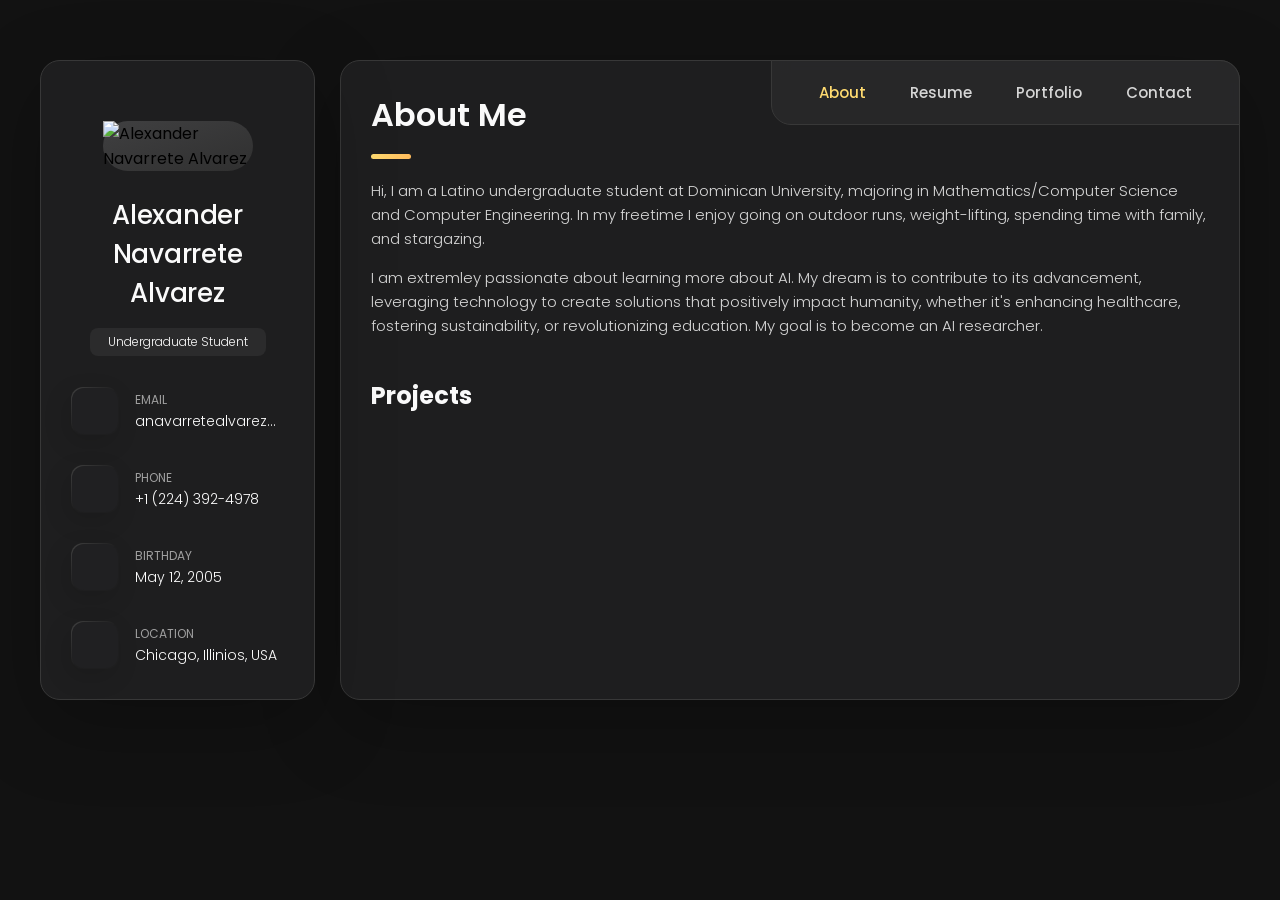
==== commit 3f2c8efa: "webs update" ====
--- a/index.html
+++ b/index.html
@@ -46,7 +46,7 @@
         </figure>
 
         <div class="info-content">
-          <h1 class="name" title="Alexander Navarrete Alvarez">Alexander Navarrete Alvarez</h1>
+          <h1 class="name" title="Alexander Navarrete Alvarez">Alexander<br>Navarrete<br>Alvarez</h1>
 
           <p class="title">Undergraduate Student</p>
         </div>
@@ -102,7 +102,7 @@
             <div class="contact-info">
               <p class="contact-title">Birthday</p>
 
-              <time datetime="1982-06-23">June 23, 1982</time>
+              <time datetime="2005-05-12">May 12, 2005</time>
             </div>
 
           </li>
@@ -116,38 +116,12 @@
             <div class="contact-info">
               <p class="contact-title">Location</p>
 
-              <address>Sacramento, California, USA</address>
+              <address>Chicago, Illinios, USA</address>
             </div>
 
           </li>
 
         </ul>
-
-        <div class="separator"></div>
-
-        <ul class="social-list">
-
-          <li class="social-item">
-            <a href="#" class="social-link">
-              <ion-icon name="logo-facebook"></ion-icon>
-            </a>
-          </li>
-
-          <li class="social-item">
-            <a href="#" class="social-link">
-              <ion-icon name="logo-twitter"></ion-icon>
-            </a>
-          </li>
-
-          <li class="social-item">
-            <a href="#" class="social-link">
-              <ion-icon name="logo-instagram"></ion-icon>
-            </a>
-          </li>
-
-        </ul>
-
-      </div>
 
     </aside>
 
@@ -182,10 +156,6 @@
           </li>
 
           <li class="navbar-item">
-            <button class="navbar-link" data-nav-link>Blog</button>
-          </li>
-
-          <li class="navbar-item">
             <button class="navbar-link" data-nav-link>Contact</button>
           </li>
 
@@ -209,293 +179,44 @@
 
         <section class="about-text">
           <p>
-            I'm Creative Director and UI/UX Designer from Sydney, Australia, working in web development and print media.
-            I enjoy
-            turning complex problems into simple, beautiful and intuitive designs.
+            Hi, I am a Latino undergraduate student at Dominican University, majoring in Mathematics/Computer Science and Computer Engineering.
+            In my freetime I enjoy going on outdoor runs, weight-lifting, spending time with family, and stargazing. 
           </p>
 
           <p>
-            My job is to build your website so that it is functional and user-friendly but at the same time attractive.
-            Moreover, I
-            add personal touch to your product and make sure that is eye-catching and easy to use. My aim is to bring
-            across your
-            message and identity in the most creative way. I created web design for many famous brand companies.
+            I am extremley passionate about learning more about AI. My dream is to contribute to its advancement, leveraging
+            technology to create solutions that positively impact humanity, whether it's enhancing healthcare, fostering sustainability, 
+            or revolutionizing education. My goal is to become an AI researcher.
+
           </p>
         </section>
 
 
         <!--
-          - service
+          - projects
         -->
 
-        <section class="service">
-
-          <h3 class="h3 service-title">What i'm doing</h3>
-
-          <ul class="service-list">
-
-            <li class="service-item">
-
-              <div class="service-icon-box">
+        <section class="projects">
+
+          <h3 class="h3 projects-title">Projects</h3>
+
+          <ul class="projects-list">
+
+            <li class="project-item">
+
+              <div class="project-box">
                 <img src="./assets/images/icon-design.svg
                 " alt="design icon" width="40">
               </div>
 
-              <div class="service-content-box">
-                <h4 class="h4 service-item-title">Web design</h4>
-
-                <p class="service-item-text">
-                  The most modern and high-quality design made at a professional level.
+              <div class="project-content-box">
+                <h4 class="h4 project-item-title">NASA MUREP MINDS</h4>
+
+                <p class="project-text-box">
+                  Software Developer of a private 11-student, 3-faculty research team for NASA’s Artemis mission.
                 </p>
               </div>
 
-            </li>
-
-            <li class="service-item">
-
-              <div class="service-icon-box">
-                <img src="./assets/images/icon-dev.svg" alt="Web development icon" width="40">
-              </div>
-
-              <div class="service-content-box">
-                <h4 class="h4 service-item-title">Web development</h4>
-
-                <p class="service-item-text">
-                  High-quality development of sites at the professional level.
-                </p>
-              </div>
-
-            </li>
-
-            <li class="service-item">
-
-              <div class="service-icon-box">
-                <img src="./assets/images/icon-app.svg" alt="mobile app icon" width="40">
-              </div>
-
-              <div class="service-content-box">
-                <h4 class="h4 service-item-title">Mobile apps</h4>
-
-                <p class="service-item-text">
-                  Professional development of applications for iOS and Android.
-                </p>
-              </div>
-
-            </li>
-
-            <li class="service-item">
-
-              <div class="service-icon-box">
-                <img src="./assets/images/icon-photo.svg" alt="camera icon" width="40">
-              </div>
-
-              <div class="service-content-box">
-                <h4 class="h4 service-item-title">Photography</h4>
-
-                <p class="service-item-text">
-                  I make high-quality photos of any category at a professional level.
-                </p>
-              </div>
-
-            </li>
-
-          </ul>
-
-        </section>
-
-
-        <!--
-          - testimonials
-        -->
-
-        <section class="testimonials">
-
-          <h3 class="h3 testimonials-title">Testimonials</h3>
-
-          <ul class="testimonials-list has-scrollbar">
-
-            <li class="testimonials-item">
-              <div class="content-card" data-testimonials-item>
-
-                <figure class="testimonials-avatar-box">
-                  <img src="./assets/images/avatar-1.png" alt="Daniel lewis" width="60" data-testimonials-avatar>
-                </figure>
-
-                <h4 class="h4 testimonials-item-title" data-testimonials-title>Daniel lewis</h4>
-
-                <div class="testimonials-text" data-testimonials-text>
-                  <p>
-                    Richard was hired to create a corporate identity. We were very pleased with the work done. She has a
-                    lot of experience
-                    and is very concerned about the needs of client. Lorem ipsum dolor sit amet, ullamcous cididt
-                    consectetur adipiscing
-                    elit, seds do et eiusmod tempor incididunt ut laborels dolore magnarels alia.
-                  </p>
-                </div>
-
-              </div>
-            </li>
-
-            <li class="testimonials-item">
-              <div class="content-card" data-testimonials-item>
-
-                <figure class="testimonials-avatar-box">
-                  <img src="./assets/images/avatar-2.png" alt="Jessica miller" width="60" data-testimonials-avatar>
-                </figure>
-
-                <h4 class="h4 testimonials-item-title" data-testimonials-title>Jessica miller</h4>
-
-                <div class="testimonials-text" data-testimonials-text>
-                  <p>
-                    Richard was hired to create a corporate identity. We were very pleased with the work done. She has a
-                    lot of experience
-                    and is very concerned about the needs of client. Lorem ipsum dolor sit amet, ullamcous cididt
-                    consectetur adipiscing
-                    elit, seds do et eiusmod tempor incididunt ut laborels dolore magnarels alia.
-                  </p>
-                </div>
-
-              </div>
-            </li>
-
-            <li class="testimonials-item">
-              <div class="content-card" data-testimonials-item>
-
-                <figure class="testimonials-avatar-box">
-                  <img src="./assets/images/avatar-3.png" alt="Emily evans" width="60" data-testimonials-avatar>
-                </figure>
-
-                <h4 class="h4 testimonials-item-title" data-testimonials-title>Emily evans</h4>
-
-                <div class="testimonials-text" data-testimonials-text>
-                  <p>
-                    Richard was hired to create a corporate identity. We were very pleased with the work done. She has a
-                    lot of experience
-                    and is very concerned about the needs of client. Lorem ipsum dolor sit amet, ullamcous cididt
-                    consectetur adipiscing
-                    elit, seds do et eiusmod tempor incididunt ut laborels dolore magnarels alia.
-                  </p>
-                </div>
-
-              </div>
-            </li>
-
-            <li class="testimonials-item">
-              <div class="content-card" data-testimonials-item>
-
-                <figure class="testimonials-avatar-box">
-                  <img src="./assets/images/avatar-4.png" alt="Henry william" width="60" data-testimonials-avatar>
-                </figure>
-
-                <h4 class="h4 testimonials-item-title" data-testimonials-title>Henry william</h4>
-
-                <div class="testimonials-text" data-testimonials-text>
-                  <p>
-                    Richard was hired to create a corporate identity. We were very pleased with the work done. She has a
-                    lot of experience
-                    and is very concerned about the needs of client. Lorem ipsum dolor sit amet, ullamcous cididt
-                    consectetur adipiscing
-                    elit, seds do et eiusmod tempor incididunt ut laborels dolore magnarels alia.
-                  </p>
-                </div>
-
-              </div>
-            </li>
-
-          </ul>
-
-        </section>
-
-
-        <!--
-          - testimonials modal
-        -->
-
-        <div class="modal-container" data-modal-container>
-
-          <div class="overlay" data-overlay></div>
-
-          <section class="testimonials-modal">
-
-            <button class="modal-close-btn" data-modal-close-btn>
-              <ion-icon name="close-outline"></ion-icon>
-            </button>
-
-            <div class="modal-img-wrapper">
-              <figure class="modal-avatar-box">
-                <img src="./assets/images/avatar-1.png" alt="Daniel lewis" width="80" data-modal-img>
-              </figure>
-
-              <img src="./assets/images/icon-quote.svg" alt="quote icon">
-            </div>
-
-            <div class="modal-content">
-
-              <h4 class="h3 modal-title" data-modal-title>Daniel lewis</h4>
-
-              <time datetime="2021-06-14">14 June, 2021</time>
-
-              <div data-modal-text>
-                <p>
-                  Richard was hired to create a corporate identity. We were very pleased with the work done. She has a
-                  lot of experience
-                  and is very concerned about the needs of client. Lorem ipsum dolor sit amet, ullamcous cididt
-                  consectetur adipiscing
-                  elit, seds do et eiusmod tempor incididunt ut laborels dolore magnarels alia.
-                </p>
-              </div>
-
-            </div>
-
-          </section>
-
-        </div>
-
-
-        <!--
-          - clients
-        -->
-
-        <section class="clients">
-
-          <h3 class="h3 clients-title">Clients</h3>
-
-          <ul class="clients-list has-scrollbar">
-
-            <li class="clients-item">
-              <a href="#">
-                <img src="./assets/images/logo-1-color.png" alt="client logo">
-              </a>
-            </li>
-
-            <li class="clients-item">
-              <a href="#">
-                <img src="./assets/images/logo-2-color.png" alt="client logo">
-              </a>
-            </li>
-
-            <li class="clients-item">
-              <a href="#">
-                <img src="./assets/images/logo-3-color.png" alt="client logo">
-              </a>
-            </li>
-
-            <li class="clients-item">
-              <a href="#">
-                <img src="./assets/images/logo-4-color.png" alt="client logo">
-              </a>
-            </li>
-
-            <li class="clients-item">
-              <a href="#">
-                <img src="./assets/images/logo-5-color.png" alt="client logo">
-              </a>
-            </li>
-
-            <li class="clients-item">
-              <a href="#">
-                <img src="./assets/images/logo-6-color.png" alt="client logo">
-              </a>
             </li>
 
           </ul>
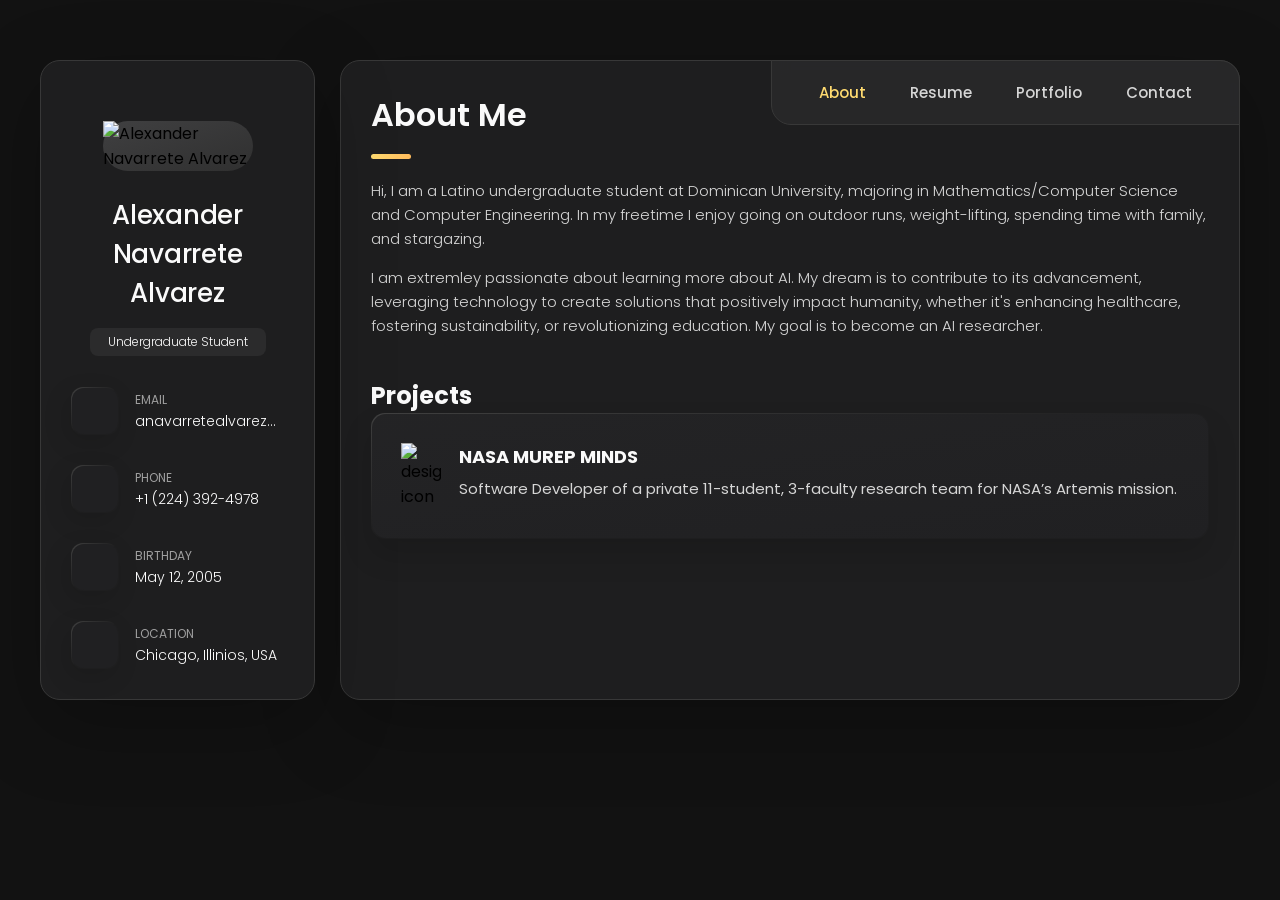
==== commit 82c3d643: "webs update 3" ====
--- a/index.html
+++ b/index.html
@@ -13,7 +13,7 @@
   <link rel="shortcut icon" href="./assets/images/logo.ico" type="image/x-icon">
 
   <!--
-    - custom css link
+    - css link
   -->
   <link rel="stylesheet" href="style.css">
 
@@ -135,9 +135,9 @@
 
     <div class="main-content">
 
-      <!--
+    <!--
         - #NAVBAR
-      -->
+    -->
 
       <nav class="navbar">
 
@@ -167,9 +167,9 @@
 
 
 
-      <!--
+    <!--
         - #ABOUT
-      -->
+    -->
 
       <article class="about  active" data-page="about">
 
@@ -192,9 +192,9 @@
         </section>
 
 
-        <!--
-          - projects
-        -->
+    <!--
+        - projects
+    -->
 
         <section class="projects">
 
@@ -246,6 +246,9 @@
               <ion-icon name="book-outline"></ion-icon>
             </div>
 
+        <!--
+            Education section begins here
+        -->
             <h3 class="h3">Education</h3>
           </div>
 
@@ -253,49 +256,80 @@
 
             <li class="timeline-item">
 
-              <h4 class="h4 timeline-item-title">University school of the arts</h4>
-
-              <span>2007 — 2008</span>
+              <h4 class="h4 timeline-item-title">Dominican University</h4>
+
+              <span>2023 — 2027</span>
 
               <p class="timeline-text">
-                Nemo enims ipsam voluptatem, blanditiis praesentium voluptum delenit atque corrupti, quos dolores et
-                quas molestias
-                exceptur.
+                Bachelor Degree in Mathematics & Computer Science.<br>
+                GPA: 3.5
               </p>
 
             </li>
 
             <li class="timeline-item">
 
-              <h4 class="h4 timeline-item-title">New york academy of art</h4>
-
-              <span>2006 — 2007</span>
+              <h4 class="h4 timeline-item-title">Illinois Institute of Technology</h4>
+
+              <span>2025 — 2028</span>
 
               <p class="timeline-text">
-                Ratione voluptatem sequi nesciunt, facere quisquams facere menda ossimus, omnis voluptas assumenda est
-                omnis..
+                Bachelor Degree in Computer Engineering.
+                GPA: N/A
               </p>
 
             </li>
 
-            <li class="timeline-item">
-
-              <h4 class="h4 timeline-item-title">High school of art and design</h4>
-
-              <span>2002 — 2004</span>
-
-              <p class="timeline-text">
-                Duis aute irure dolor in reprehenderit in voluptate, quila voluptas mag odit aut fugit, sed consequuntur
-                magni dolores
-                eos.
-              </p>
-
-            </li>
-
           </ol>
 
         </section>
-
+        <!--
+            Education section ends here
+        -->
+
+        <!--
+            Project section begins here
+        -->
+        <section class="timeline">
+
+            <div class="title-wrapper">
+              <div class="icon-box">
+                <ion-icon name="book-outline"></ion-icon>
+              </div>
+  
+              <h3 class="h3">Projects</h3>
+            </div>
+  
+            <ol class="timeline-list">
+  
+              <li class="timeline-item">
+  
+                <h4 class="h4 timeline-item-title">NASA MUREP MINDS</h4>
+  
+                <span>2023 - 2024</span>
+  
+                <p class="timeline-text">
+                    - Software developer of "Science and Technology Applications for Research in Space"<br>
+                    at home institution, part of a private 11-student, 3-faculty research team for NASA’s<br> 
+                    Artemis mission.<br>
+                    - Conceptualized fixed LIDAR data collection device to employ at a lunar south pole<br> 
+                    location for slope computation, elevation modeling, and autonomous vehicle training,<br> 
+                    emphasizing field-of-view perspective data.<br>
+                    - Secured $1,500 in funding from NASA to support research initiative following a research proposal.
+                </p>
+  
+              </li>
+  
+            </ol>
+  
+          </section>
+        <!--
+        Project ends here
+        -->
+
+        <!--
+        Experience begins here
+        -->
         <section class="timeline">
 
           <div class="title-wrapper">
@@ -310,49 +344,44 @@
 
             <li class="timeline-item">
 
-              <h4 class="h4 timeline-item-title">Creative director</h4>
-
-              <span>2015 — Present</span>
+              <h4 class="h4 timeline-item-title">ARRGONE STEM Mini-Semester</h4>
+
+              <span>2023</span>
 
               <p class="timeline-text">
-                Nemo enim ipsam voluptatem blanditiis praesentium voluptum delenit atque corrupti, quos dolores et qvuas
-                molestias
-                exceptur.
+                - Participant of Argonne National Laboratory’s Computing Across the Sciences.<br>
+                - Hands-on learning sessions to build computational skills desired by research mentors.<br>
+                - Worked in teams to create a software capable of predicting precipitation behavior, air<br>
+                quality, and visibility.
               </p>
 
             </li>
 
             <li class="timeline-item">
 
-              <h4 class="h4 timeline-item-title">Art director</h4>
-
-              <span>2013 — 2015</span>
+              <h4 class="h4 timeline-item-title">UIC STEM Summer Camp</h4>
+
+              <span>2022</span>
 
               <p class="timeline-text">
-                Nemo enims ipsam voluptatem, blanditiis praesentium voluptum delenit atque corrupti, quos dolores et
-                quas molestias
-                exceptur.
+                - Participant of UIC’s STEM Camp<br>
+                - Hands on challenges based on concepts developed by UIC engineering Faculty<br>
+                members and graduate students.<br>
+                - Built projects/programs using Arduino, C++, and AutoCAD.<br>
               </p>
 
             </li>
 
-            <li class="timeline-item">
-
-              <h4 class="h4 timeline-item-title">Web designer</h4>
-
-              <span>2010 — 2013</span>
-
-              <p class="timeline-text">
-                Nemo enims ipsam voluptatem, blanditiis praesentium voluptum delenit atque corrupti, quos dolores et
-                quas molestias
-                exceptur.
-              </p>
-
-            </li>
-
           </ol>
 
         </section>
+    <!--
+        Experience section ends here
+    -->
+
+    <!--
+        Skill Section begins here
+    -->
 
         <section class="skill">
 
@@ -363,7 +392,46 @@
             <li class="skills-item">
 
               <div class="title-wrapper">
-                <h5 class="h5">Web design</h5>
+                <h5 class="h5">Java</h5>
+                <data value="85">85%</data>
+              </div>
+
+              <div class="skill-progress-bg">
+                <div class="skill-progress-fill" style="width: 85%;"></div>
+              </div>
+
+            </li>
+
+            <li class="skills-item">
+
+              <div class="title-wrapper">
+                <h5 class="h5">HTML</h5>
+                <data value="70">70%</data>
+              </div>
+
+              <div class="skill-progress-bg">
+                <div class="skill-progress-fill" style="width: 70%;"></div>
+              </div>
+
+            </li>
+
+            <li class="skills-item">
+
+              <div class="title-wrapper">
+                <h5 class="h5">CSS</h5>
+                <data value="70">70%</data>
+              </div>
+
+              <div class="skill-progress-bg">
+                <div class="skill-progress-fill" style="width: 70%;"></div>
+              </div>
+
+            </li>
+
+            <li class="skills-item">
+
+              <div class="title-wrapper">
+                <h5 class="h5">Python</h5>
                 <data value="80">80%</data>
               </div>
 
@@ -375,56 +443,46 @@
 
             <li class="skills-item">
 
-              <div class="title-wrapper">
-                <h5 class="h5">Graphic design</h5>
-                <data value="70">70%</data>
-              </div>
-
-              <div class="skill-progress-bg">
-                <div class="skill-progress-fill" style="width: 70%;"></div>
-              </div>
-
-            </li>
-
-            <li class="skills-item">
-
-              <div class="title-wrapper">
-                <h5 class="h5">Branding</h5>
-                <data value="90">90%</data>
-              </div>
-
-              <div class="skill-progress-bg">
-                <div class="skill-progress-fill" style="width: 90%;"></div>
-              </div>
-
-            </li>
-
-            <li class="skills-item">
-
-              <div class="title-wrapper">
-                <h5 class="h5">WordPress</h5>
-                <data value="50">50%</data>
-              </div>
-
-              <div class="skill-progress-bg">
-                <div class="skill-progress-fill" style="width: 50%;"></div>
-              </div>
-
-            </li>
-
+                <div class="title-wrapper">
+                  <h5 class="h5">JavaScript</h5>
+                  <data value="60">60%</data>
+                </div>
+  
+                <div class="skill-progress-bg">
+                  <div class="skill-progress-fill" style="width: 60%;"></div>
+                </div>
+  
+              </li>
           </ul>
 
+          <li class="skills-item">
+
+            <div class="title-wrapper">
+              <h5 class="h5">C++</h5>
+              <data value="60">60%</data>
+            </div>
+
+            <div class="skill-progress-bg">
+              <div class="skill-progress-fill" style="width: 50%;"></div>
+            </div>
+
+          </li>
+
         </section>
 
       </article>
 
-
-
-
-
-      <!--
+    <!--
+        Skill section ends here
+    -->
+
+    <!--
+        #RESUME ENDS
+    -->
+
+    <!--
         - #PORTFOLIO
-      -->
+    -->
 
       <article class="portfolio" data-page="portfolio">
 
@@ -658,201 +716,9 @@
 
       </article>
 
-
-
-
-
       <!--
-        - #BLOG
+        #PORTFOLIO ENDS
       -->
-
-      <article class="blog" data-page="blog">
-
-        <header>
-          <h2 class="h2 article-title">Blog</h2>
-        </header>
-
-        <section class="blog-posts">
-
-          <ul class="blog-posts-list">
-
-            <li class="blog-post-item">
-              <a href="#">
-
-                <figure class="blog-banner-box">
-                  <img src="./assets/images/blog-1.jpg" alt="Design conferences in 2022" loading="lazy">
-                </figure>
-
-                <div class="blog-content">
-
-                  <div class="blog-meta">
-                    <p class="blog-category">Design</p>
-
-                    <span class="dot"></span>
-
-                    <time datetime="2022-02-23">Fab 23, 2022</time>
-                  </div>
-
-                  <h3 class="h3 blog-item-title">Design conferences in 2022</h3>
-
-                  <p class="blog-text">
-                    Veritatis et quasi architecto beatae vitae dicta sunt, explicabo.
-                  </p>
-
-                </div>
-
-              </a>
-            </li>
-
-            <li class="blog-post-item">
-              <a href="#">
-
-                <figure class="blog-banner-box">
-                  <img src="./assets/images/blog-2.jpg" alt="Best fonts every designer" loading="lazy">
-                </figure>
-
-                <div class="blog-content">
-
-                  <div class="blog-meta">
-                    <p class="blog-category">Design</p>
-
-                    <span class="dot"></span>
-
-                    <time datetime="2022-02-23">Fab 23, 2022</time>
-                  </div>
-
-                  <h3 class="h3 blog-item-title">Best fonts every designer</h3>
-
-                  <p class="blog-text">
-                    Sed ut perspiciatis, nam libero tempore, cum soluta nobis est eligendi.
-                  </p>
-
-                </div>
-
-              </a>
-            </li>
-
-            <li class="blog-post-item">
-              <a href="#">
-
-                <figure class="blog-banner-box">
-                  <img src="./assets/images/blog-3.jpg" alt="Design digest #80" loading="lazy">
-                </figure>
-
-                <div class="blog-content">
-
-                  <div class="blog-meta">
-                    <p class="blog-category">Design</p>
-
-                    <span class="dot"></span>
-
-                    <time datetime="2022-02-23">Fab 23, 2022</time>
-                  </div>
-
-                  <h3 class="h3 blog-item-title">Design digest #80</h3>
-
-                  <p class="blog-text">
-                    Excepteur sint occaecat cupidatat no proident, quis nostrum exercitationem ullam corporis suscipit.
-                  </p>
-
-                </div>
-
-              </a>
-            </li>
-
-            <li class="blog-post-item">
-              <a href="#">
-
-                <figure class="blog-banner-box">
-                  <img src="./assets/images/blog-4.jpg" alt="UI interactions of the week" loading="lazy">
-                </figure>
-
-                <div class="blog-content">
-
-                  <div class="blog-meta">
-                    <p class="blog-category">Design</p>
-
-                    <span class="dot"></span>
-
-                    <time datetime="2022-02-23">Fab 23, 2022</time>
-                  </div>
-
-                  <h3 class="h3 blog-item-title">UI interactions of the week</h3>
-
-                  <p class="blog-text">
-                    Enim ad minim veniam, consectetur adipiscing elit, quis nostrud exercitation ullamco laboris nisi.
-                  </p>
-
-                </div>
-
-              </a>
-            </li>
-
-            <li class="blog-post-item">
-              <a href="#">
-
-                <figure class="blog-banner-box">
-                  <img src="./assets/images/blog-5.jpg" alt="The forgotten art of spacing" loading="lazy">
-                </figure>
-
-                <div class="blog-content">
-
-                  <div class="blog-meta">
-                    <p class="blog-category">Design</p>
-
-                    <span class="dot"></span>
-
-                    <time datetime="2022-02-23">Fab 23, 2022</time>
-                  </div>
-
-                  <h3 class="h3 blog-item-title">The forgotten art of spacing</h3>
-
-                  <p class="blog-text">
-                    Maxime placeat, sed do eiusmod tempor incididunt ut labore et dolore magna aliqua.
-                  </p>
-
-                </div>
-
-              </a>
-            </li>
-
-            <li class="blog-post-item">
-              <a href="#">
-
-                <figure class="blog-banner-box">
-                  <img src="./assets/images/blog-6.jpg" alt="Design digest #79" loading="lazy">
-                </figure>
-
-                <div class="blog-content">
-
-                  <div class="blog-meta">
-                    <p class="blog-category">Design</p>
-
-                    <span class="dot"></span>
-
-                    <time datetime="2022-02-23">Fab 23, 2022</time>
-                  </div>
-
-                  <h3 class="h3 blog-item-title">Design digest #79</h3>
-
-                  <p class="blog-text">
-                    Optio cumque nihil impedit uo minus quod maxime placeat, velit esse cillum.
-                  </p>
-
-                </div>
-
-              </a>
-            </li>
-
-          </ul>
-
-        </section>
-
-      </article>
-
-
-
-
 
       <!--
         - #CONTACT
@@ -863,14 +729,6 @@
         <header>
           <h2 class="h2 article-title">Contact</h2>
         </header>
-
-        <section class="mapbox" data-mapbox>
-          <figure>
-            <iframe
-              src="https://www.google.com/maps/embed?pb=!1m18!1m12!1m3!1d199666.5651251294!2d-121.58334177520186!3d38.56165006739519!2m3!1f0!2f0!3f0!3m2!1i1024!2i768!4f13.1!3m3!1m2!1s0x809ac672b28397f9%3A0x921f6aaa74197fdb!2sSacramento%2C%20CA%2C%20USA!5e0!3m2!1sen!2sbd!4v1647608789441!5m2!1sen!2sbd"
-              width="400" height="300" loading="lazy"></iframe>
-          </figure>
-        </section>
 
         <section class="contact-form">
 
@@ -896,6 +754,10 @@
         </section>
 
       </article>
+
+    <!--
+        #CONTACT ENDS
+    -->
 
     </div>
 
--- a/style.css
+++ b/style.css
@@ -509,20 +509,20 @@
   
   
   /**
-   * #service 
+   * #projects 
    */
   
-  .service { margin-bottom: 35px; }
-  
-  .service-title { margin-bottom: 20px; }
-  
-  .service-list {
+  .project { margin-bottom: 35px; }
+  
+  .project-title { margin-bottom: 20px; }
+  
+  .project-list {
     display: grid;
     grid-template-columns: 1fr;
     gap: 20px;
   }
   
-  .service-item {
+  .project-item {
     position: relative;
     background: var(--border-gradient-onyx);
     padding: 20px;
@@ -531,7 +531,7 @@
     z-index: 1;
   }
   
-  .service-item::before {
+  .project-item::before {
     content: "";
     position: absolute;
     inset: 1px;
@@ -540,225 +540,20 @@
     z-index: -1;
   }
   
-  .service-icon-box { margin-bottom: 10px; }
-  
-  .service-icon-box img { margin: auto; }
-  
-  .service-content-box { text-align: center; }
-  
-  .service-item-title { margin-bottom: 7px; }
-  
-  .service-item-text {
+  .project-icon-box { margin-bottom: 10px; }
+  
+  .project-icon-box img { margin: auto; }
+  
+  .project-content-box { text-align: center; }
+  
+  .project-item-title { margin-bottom: 7px; }
+  
+  .project-text-box {
     color: var(--light-gray);
     font-size: var(--fs-6);
     font-weight: var(--fw-3);
     line-height: 1.6;
   }
-  
-  
-  /**
-   * #testimonials 
-   */
-  
-  .testimonials { margin-bottom: 30px; }
-  
-  .testimonials-title { margin-bottom: 20px; }
-  
-  .testimonials-list {
-    display: flex;
-    justify-content: flex-start;
-    align-items: flex-start;
-    gap: 15px;
-    margin: 0 -15px;
-    padding: 25px 15px;
-    padding-bottom: 35px;
-    overflow-x: auto;
-    scroll-behavior: smooth;
-    overscroll-behavior-inline: contain;
-    scroll-snap-type: inline mandatory;
-  }
-  
-  .testimonials-item {
-    min-width: 100%;
-    scroll-snap-align: center;
-  }
-  
-  .testimonials-avatar-box {
-    position: absolute;
-    top: 0;
-    left: 0;
-    transform: translate(15px, -25px);
-    background: var(--bg-gradient-onyx);
-    border-radius: 14px;
-    box-shadow: var(--shadow-1);
-  }
-  
-  .testimonials-item-title { margin-bottom: 7px; }
-  
-  .testimonials-text {
-    color: var(--light-gray);
-    font-size: var(--fs-6);
-    font-weight: var(--fw-300);
-    line-height: 1.6;
-    display: -webkit-box;
-    line-clamp: 4;
-    -webkit-line-clamp: 4;
-    -webkit-box-orient: vertical;
-    overflow: hidden;
-  }
-  
-  
-  /**
-   * #testimonials-modal
-   */
-  
-  .modal-container {
-    position: fixed;
-    top: 0;
-    left: 0;
-    width: 100%;
-    height: 100%;
-    display: flex;
-    justify-content: center;
-    align-items: center;
-    overflow-y: auto;
-    overscroll-behavior: contain;
-    z-index: 20;
-    pointer-events: none;
-    visibility: hidden;
-  }
-  
-  .modal-container::-webkit-scrollbar { display: none; }
-  
-  .modal-container.active {
-    pointer-events: all;
-    visibility: visible;
-  }
-  
-  .overlay {
-    position: fixed;
-    top: 0;
-    left: 0;
-    width: 100%;
-    height: 100vh;
-    background: hsl(0, 0%, 5%);
-    opacity: 0;
-    visibility: hidden;
-    pointer-events: none;
-    z-index: 1;
-    transition: var(--transition-1);
-  }
-  
-  .overlay.active {
-    opacity: 0.8;
-    visibility: visible;
-    pointer-events: all;
-  }
-  
-  .testimonials-modal {
-    background: var(--eerie-black-2);
-    position: relative;
-    padding: 15px;
-    margin: 15px 12px;
-    border: 1px solid var(--jet);
-    border-radius: 14px;
-    box-shadow: var(--shadow-5);
-    transform: scale(1.2);
-    opacity: 0;
-    transition: var(--transition-1);
-    z-index: 2;
-  }
-  
-  .modal-container.active .testimonials-modal {
-    transform: scale(1);
-    opacity: 1;
-  }
-  
-  .modal-close-btn {
-    position: absolute;
-    top: 15px;
-    right: 15px;
-    background: var(--onyx);
-    border-radius: 8px;
-    width: 32px;
-    height: 32px;
-    display: flex;
-    justify-content: center;
-    align-items: center;
-    color: var(--white-2);
-    font-size: 18px;
-    opacity: 0.7;
-  }
-  
-  .modal-close-btn:hover,
-  .modal-close-btn:focus { opacity: 1; }
-  
-  .modal-close-btn ion-icon { --ionicon-stroke-width: 50px; }
-  
-  .modal-avatar-box {
-    background: var(--bg-gradient-onyx);
-    width: max-content;
-    border-radius: 14px;
-    margin-bottom: 15px;
-    box-shadow: var(--shadow-2);
-  }
-  
-  .modal-img-wrapper > img { display: none; }
-  
-  .modal-title { margin-bottom: 4px; }
-  
-  .modal-content time {
-    font-size: var(--fs-6);
-    color: var(--light-gray-70);
-    font-weight: var(--fw-300);
-    margin-bottom: 10px;
-  }
-  
-  .modal-content p {
-    color: var(--light-gray);
-    font-size: var(--fs-6);
-    font-weight: var(--fw-300);
-    line-height: 1.6;
-  }
-  
-  
-  /**
-   * #clients 
-   */
-  
-  .clients { margin-bottom: 15px; }
-  
-  .clients-list {
-    display: flex;
-    justify-content: flex-start;
-    align-items: flex-start;
-    gap: 15px;
-    margin: 0 -15px;
-    padding: 25px;
-    padding-bottom: 25px;
-    overflow-x: auto;
-    scroll-behavior: smooth;
-    overscroll-behavior-inline: contain;
-    scroll-snap-type: inline mandatory;
-    scroll-padding-inline: 25px;
-  }
-  
-  .clients-item {
-    min-width: 50%;
-    scroll-snap-align: start;
-  }
-  
-  .clients-item img {
-    width: 100%;
-    filter: grayscale(1);
-    transition: var(--transition-1);
-  }
-  
-  .clients-item img:hover { filter: grayscale(0); }
-  
-  
-  
-  
   
   /*-----------------------------------*\
     #RESUME
@@ -1389,9 +1184,9 @@
   
     .about-text { margin-bottom: 40px; }
   
-    /* service */
-  
-    .service-item {
+    /* project */
+  
+    .project-item {
       display: flex;
       justify-content: flex-start;
       align-items: flex-start;
@@ -1399,12 +1194,12 @@
       padding: 30px;
     }
   
-    .service-icon-box {
+    .project-icon-box {
       margin-bottom: 0;
       margin-top: 5px;
     }
   
-    .service-content-box { text-align: left; }
+    .project-content-box { text-align: left; }
   
     /* testimonials */
   
@@ -1723,9 +1518,9 @@
      * ABOUT
      */
   
-    /* service */
-  
-    .service-list {
+    /* project */
+  
+    .project-list {
       grid-template-columns: 1fr 1fr;
       gap: 20px 25px;
     }
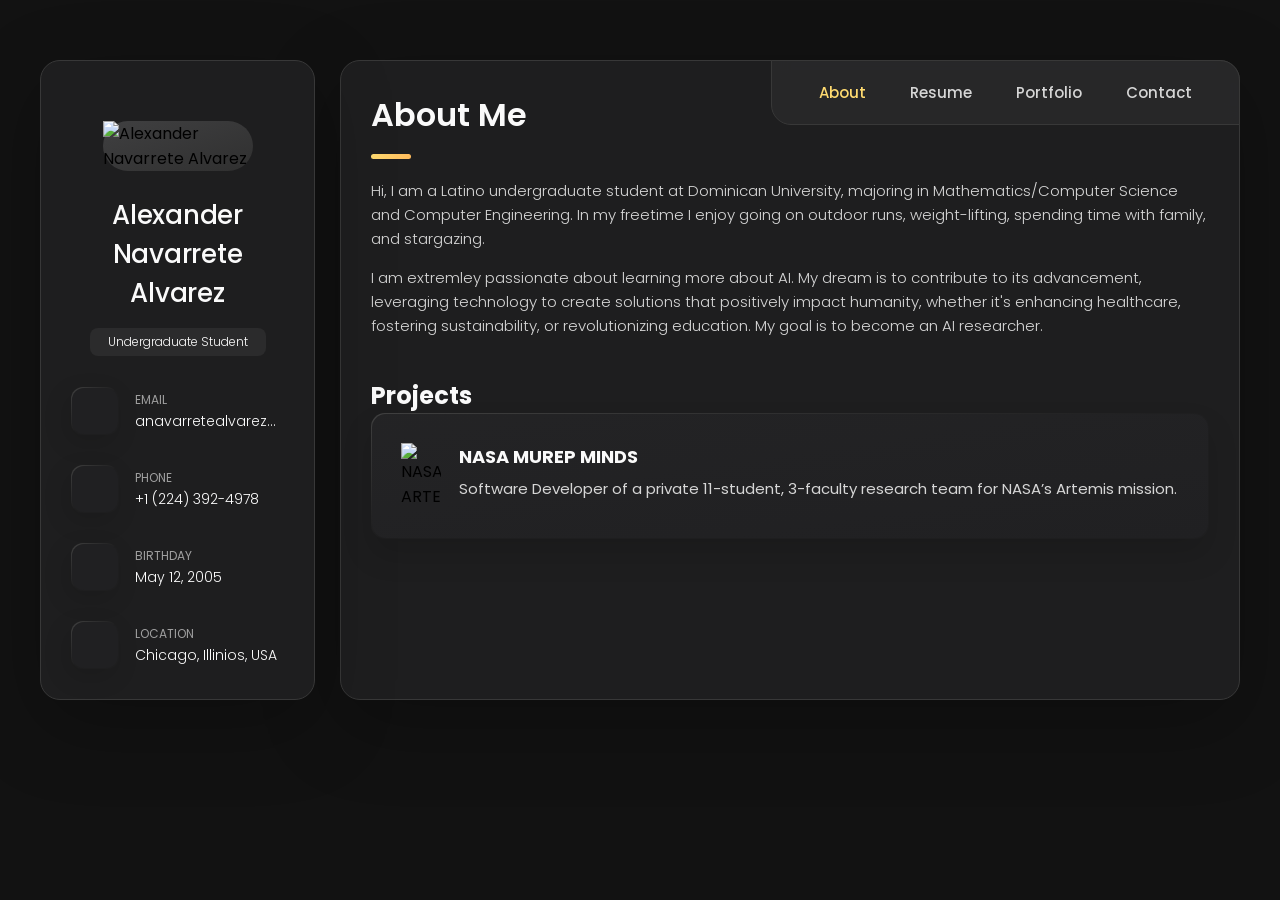
==== commit 63624254: "webs update 11" ====
--- a/index.html
+++ b/index.html
@@ -42,7 +42,7 @@
       <div class="sidebar-info">
 
         <figure class="avatar-box">
-          <img src="./assets/images/my-avatar.png" alt="Alexander Navarrete Alvarez" width="80">
+          <img src="./Images/IMG_2651.jpg" alt="Alexander Navarrete Alvarez" width="80">
         </figure>
 
         <div class="info-content">
@@ -205,8 +205,7 @@
             <li class="project-item">
 
               <div class="project-box">
-                <img src="./assets/images/icon-design.svg
-                " alt="design icon" width="40">
+                <img src="./Images/NASA_MINDS_ARTEMIS.png" alt="NASA ARTEMIS" width="40">
               </div>
 
               <div class="project-content-box">
@@ -453,7 +452,7 @@
                 </div>
   
               </li>
-          </ul>
+          
 
           <li class="skills-item">
 
@@ -467,6 +466,8 @@
             </div>
 
           </li>
+              
+        </ul>
 
         </section>
 
@@ -484,71 +485,23 @@
         - #PORTFOLIO
     -->
 
-      <article class="portfolio" data-page="portfolio">
-
+        <article class="portfolio" data-page="portfolio">
         <header>
           <h2 class="h2 article-title">Portfolio</h2>
         </header>
 
         <section class="projects">
-
-          <ul class="filter-list">
-
-            <li class="filter-item">
-              <button class="active" data-filter-btn>All</button>
-            </li>
-
-            <li class="filter-item">
-              <button data-filter-btn>Web design</button>
-            </li>
-
-            <li class="filter-item">
-              <button data-filter-btn>Applications</button>
-            </li>
-
-            <li class="filter-item">
-              <button data-filter-btn>Web development</button>
-            </li>
-
-          </ul>
-
-          <div class="filter-select-box">
-
+         
+        <div class="filter-select-box">
             <button class="filter-select" data-select>
-
-              <div class="select-value" data-selecct-value>Select category</div>
-
-              <div class="select-icon">
-                <ion-icon name="chevron-down"></ion-icon>
-              </div>
-
+              <div class="select-value" data-select-value>Select category</div>
+                
             </button>
-
-            <ul class="select-list">
-
-              <li class="select-item">
-                <button data-select-item>All</button>
-              </li>
-
-              <li class="select-item">
-                <button data-select-item>Web design</button>
-              </li>
-
-              <li class="select-item">
-                <button data-select-item>Applications</button>
-              </li>
-
-              <li class="select-item">
-                <button data-select-item>Web development</button>
-              </li>
-
-            </ul>
-
           </div>
 
           <ul class="project-list">
 
-            <li class="project-item  active" data-filter-item data-category="web development">
+            <li class="project-item active" >
               <a href="#">
 
                 <figure class="project-img">
@@ -556,160 +509,16 @@
                     <ion-icon name="eye-outline"></ion-icon>
                   </div>
 
-                  <img src="./assets/images/project-1.jpg" alt="finance" loading="lazy">
+                  <img src="./Images/NASA_MINDS_ARTEMIS.png" alt="NASA ARTEMIS" loading="lazy">
                 </figure>
 
-                <h3 class="project-title">Finance</h3>
-
-                <p class="project-category">Web development</p>
+                <h3 class="project-title">NASA MUREP MINDS</h3>
+
+                <p class="project-category">Research</p>
 
               </a>
             </li>
-
-            <li class="project-item  active" data-filter-item data-category="web development">
-              <a href="#">
-
-                <figure class="project-img">
-                  <div class="project-item-icon-box">
-                    <ion-icon name="eye-outline"></ion-icon>
-                  </div>
-
-                  <img src="./assets/images/project-2.png" alt="orizon" loading="lazy">
-                </figure>
-
-                <h3 class="project-title">Orizon</h3>
-
-                <p class="project-category">Web development</p>
-
-              </a>
-            </li>
-
-            <li class="project-item  active" data-filter-item data-category="web design">
-              <a href="#">
-
-                <figure class="project-img">
-                  <div class="project-item-icon-box">
-                    <ion-icon name="eye-outline"></ion-icon>
-                  </div>
-
-                  <img src="./assets/images/project-3.jpg" alt="fundo" loading="lazy">
-                </figure>
-
-                <h3 class="project-title">Fundo</h3>
-
-                <p class="project-category">Web design</p>
-
-              </a>
-            </li>
-
-            <li class="project-item  active" data-filter-item data-category="applications">
-              <a href="#">
-
-                <figure class="project-img">
-                  <div class="project-item-icon-box">
-                    <ion-icon name="eye-outline"></ion-icon>
-                  </div>
-
-                  <img src="./assets/images/project-4.png" alt="brawlhalla" loading="lazy">
-                </figure>
-
-                <h3 class="project-title">Brawlhalla</h3>
-
-                <p class="project-category">Applications</p>
-
-              </a>
-            </li>
-
-            <li class="project-item  active" data-filter-item data-category="web design">
-              <a href="#">
-
-                <figure class="project-img">
-                  <div class="project-item-icon-box">
-                    <ion-icon name="eye-outline"></ion-icon>
-                  </div>
-
-                  <img src="./assets/images/project-5.png" alt="dsm." loading="lazy">
-                </figure>
-
-                <h3 class="project-title">DSM.</h3>
-
-                <p class="project-category">Web design</p>
-
-              </a>
-            </li>
-
-            <li class="project-item  active" data-filter-item data-category="web design">
-              <a href="#">
-
-                <figure class="project-img">
-                  <div class="project-item-icon-box">
-                    <ion-icon name="eye-outline"></ion-icon>
-                  </div>
-
-                  <img src="./assets/images/project-6.png" alt="metaspark" loading="lazy">
-                </figure>
-
-                <h3 class="project-title">MetaSpark</h3>
-
-                <p class="project-category">Web design</p>
-
-              </a>
-            </li>
-
-            <li class="project-item  active" data-filter-item data-category="web development">
-              <a href="#">
-
-                <figure class="project-img">
-                  <div class="project-item-icon-box">
-                    <ion-icon name="eye-outline"></ion-icon>
-                  </div>
-
-                  <img src="./assets/images/project-7.png" alt="summary" loading="lazy">
-                </figure>
-
-                <h3 class="project-title">Summary</h3>
-
-                <p class="project-category">Web development</p>
-
-              </a>
-            </li>
-
-            <li class="project-item  active" data-filter-item data-category="applications">
-              <a href="#">
-
-                <figure class="project-img">
-                  <div class="project-item-icon-box">
-                    <ion-icon name="eye-outline"></ion-icon>
-                  </div>
-
-                  <img src="./assets/images/project-8.jpg" alt="task manager" loading="lazy">
-                </figure>
-
-                <h3 class="project-title">Task Manager</h3>
-
-                <p class="project-category">Applications</p>
-
-              </a>
-            </li>
-
-            <li class="project-item  active" data-filter-item data-category="web development">
-              <a href="#">
-
-                <figure class="project-img">
-                  <div class="project-item-icon-box">
-                    <ion-icon name="eye-outline"></ion-icon>
-                  </div>
-
-                  <img src="./assets/images/project-9.png" alt="arrival" loading="lazy">
-                </figure>
-
-                <h3 class="project-title">Arrival</h3>
-
-                <p class="project-category">Web development</p>
-
-              </a>
-            </li>
-
+               s
           </ul>
 
         </section>
--- a/style.css
+++ b/style.css
@@ -670,9 +670,9 @@
     #PORTFOLIO
   \*-----------------------------------*/
   
-  .filter-list { display: none; }
-  
-  .filter-select-box {
+  /*.filter-list { display: none; }
+  
+  /*.filter-select-box {
     position: relative;
     margin-bottom: 25px;
   }
@@ -725,39 +725,35 @@
     border-radius: 8px;
   }
   
-  .select-item button:hover { --eerie-black-2: hsl(240, 2%, 20%); }
+  .select-item button:hover { --eerie-black-2: hsl(240, 2%, 20%); }*/
   
   .project-list {
     display: grid;
-    grid-template-columns: 1fr;
+    grid-template-columns: repeat(auto-fill, minmax(250px, 1fr)); /* Adjust as needed */
     gap: 30px;
     margin-bottom: 10px;
-  }
-  
-  .project-item { display: none; }
-  
-  .project-item.active {
+}
+
+.project-item {
     display: block;
     animation: scaleUp 0.25s ease forwards;
-  }
-  
-  @keyframes scaleUp {
+}
+
+@keyframes scaleUp {
     0% { transform: scale(0.5); }
     100% { transform: scale(1); }
-  }
-  
-  .project-item > a { width: 100%; }
-  
-  .project-img {
+}
+
+.project-img {
     position: relative;
     width: 100%;
     height: 200px;
     border-radius: 16px;
     overflow: hidden;
     margin-bottom: 15px;
-  }
-  
-  .project-img::before {
+}
+
+.project-img::before {
     content: "";
     position: absolute;
     top: 0;
@@ -767,13 +763,14 @@
     background: transparent;
     z-index: 1;
     transition: var(--transition-1);
-  }
-  
-  .project-item > a:hover .project-img::before { background: hsla(0, 0%, 0%, 0.5); }
-  
-  .project-item-icon-box {
+}
+
+.project-item:hover .project-img::before {
+    background: hsla(0, 0%, 0%, 0.5);
+}
+
+.project-item-icon-box {
     --scale: 0.8;
-  
     background: var(--jet);
     color: var(--orange-yellow-crayola);
     position: absolute;
@@ -786,41 +783,46 @@
     opacity: 0;
     z-index: 1;
     transition: var(--transition-1);
-  }
-  
-  .project-item > a:hover .project-item-icon-box {
+}
+
+.project-item:hover .project-item-icon-box {
     --scale: 1;
     opacity: 1;
-  }
-  
-  .project-item-icon-box ion-icon { --ionicon-stroke-width: 50px; }
-  
-  .project-img img {
+}
+
+.project-item-icon-box ion-icon {
+    --ionicon-stroke-width: 50px;
+}
+
+.project-img img {
     width: 100%;
     height: 100%;
     object-fit: cover;
     transition: var(--transition-1);
-  }
-  
-  .project-item > a:hover img { transform: scale(1.1); }
-  
-  .project-title,
-  .project-category { margin-left: 10px; }
-  
-  .project-title {
+}
+
+.project-item:hover img {
+    transform: scale(1.1);
+}
+
+.project-title,
+.project-category {
+    margin-left: 10px;
+}
+
+.project-title {
     color: var(--white-2);
     font-size: var(--fs-5);
     font-weight: var(--fw-400);
     text-transform: capitalize;
     line-height: 1.3;
-  }
-  
-  .project-category {
+}
+
+.project-category {
     color: var(--light-gray-70);
     font-size: var(--fs-6);
     font-weight: var(--fw-300);
-  }
-  
+}
   
   
   
